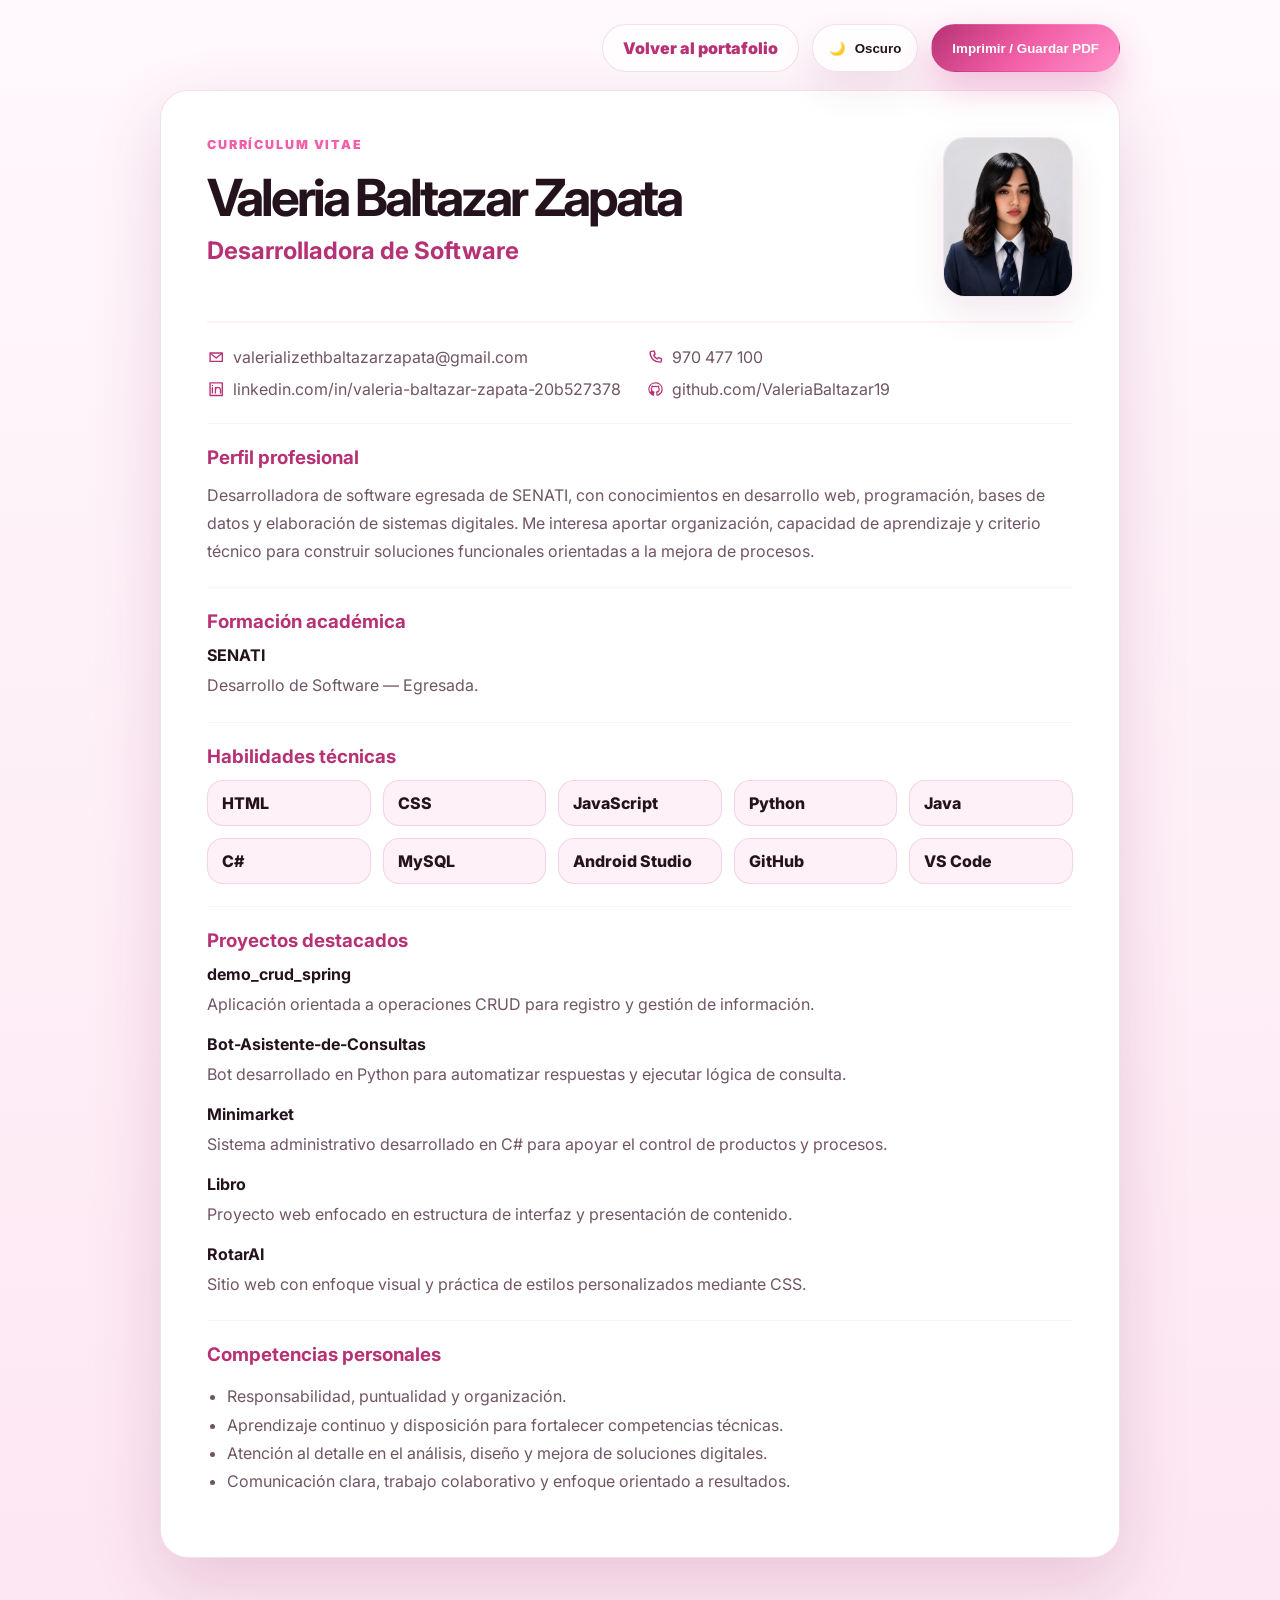
==== cv.html @ a096a434 "Actualizar portafolio corregido" ====
<!DOCTYPE html>
<html lang="es" data-theme="light">
<head>
  <meta charset="UTF-8" />
  <meta name="viewport" content="width=device-width, initial-scale=1.0" />
  <meta name="description" content="Currículum profesional de Valeria Baltazar Zapata." />
  <title>CV | Valeria Baltazar Zapata</title>
  <script>
    const savedTheme = localStorage.getItem('theme');
    const prefersDark = window.matchMedia && window.matchMedia('(prefers-color-scheme: dark)').matches;
    document.documentElement.setAttribute('data-theme', savedTheme || (prefersDark ? 'dark' : 'light'));
  </script>
  <link rel="preconnect" href="https://fonts.googleapis.com">
  <link rel="preconnect" href="https://fonts.gstatic.com" crossorigin>
  <link href="https://fonts.googleapis.com/css2?family=Inter:wght@400;500;600;700;800;900&display=swap" rel="stylesheet">
  <link rel="icon" type="image/png" href="assets/favicon.png" />
  <link rel="shortcut icon" href="assets/favicon.ico" />
  <link rel="stylesheet" href="css/styles.css" />
</head>
<body class="cv-body">
  
<svg class="svg-sprite" xmlns="http://www.w3.org/2000/svg" aria-hidden="true">
  <symbol id="i-mail" viewBox="0 0 24 24"><path d="M4 6.5h16v11H4z" fill="none" stroke="currentColor" stroke-width="1.8" stroke-linejoin="round"/><path d="m4.7 7.2 7.3 5.9 7.3-5.9" fill="none" stroke="currentColor" stroke-width="1.8" stroke-linecap="round" stroke-linejoin="round"/></symbol>
  <symbol id="i-phone" viewBox="0 0 24 24"><path d="M7.1 4.5 9.5 4c.6-.1 1.2.2 1.4.8l.8 2.5c.2.5 0 1.1-.4 1.4l-1.2.9a10 10 0 0 0 4.6 4.7l.9-1.2c.3-.4.9-.6 1.4-.4l2.5.9c.6.2.9.8.8 1.4l-.5 2.3c-.1.7-.7 1.2-1.4 1.2C10.8 18.6 5.4 13.2 5.4 6c0-.7.5-1.3 1.2-1.5Z" fill="none" stroke="currentColor" stroke-width="1.8" stroke-linecap="round" stroke-linejoin="round"/></symbol>
  <symbol id="i-linkedin" viewBox="0 0 24 24"><path d="M4 3.8h16v16.4H4z" fill="none" stroke="currentColor" stroke-width="1.8" stroke-linejoin="round"/><path d="M7 10v7M7 7v.1M11 17v-7M11 13.2c0-2.2 1.3-3.6 3.3-3.6 2.1 0 3.3 1.4 3.3 3.8V17" fill="none" stroke="currentColor" stroke-width="1.8" stroke-linecap="round"/></symbol>
  <symbol id="i-github" viewBox="0 0 24 24"><path d="M12 3.8a8.2 8.2 0 0 0-2.6 16c.4.1.5-.2.5-.4v-1.4c-2.1.5-2.6-.9-2.6-.9-.3-.8-.9-1.1-.9-1.1-.7-.5.1-.5.1-.5.8.1 1.2.8 1.2.8.7 1.2 1.9.9 2.3.7.1-.5.3-.9.5-1.1-1.7-.2-3.5-.9-3.5-3.8 0-.9.3-1.6.8-2.1-.1-.2-.4-1 .1-2.1 0 0 .7-.2 2.2.8a7.8 7.8 0 0 1 4 0c1.5-1 2.2-.8 2.2-.8.5 1.1.2 1.9.1 2.1.5.6.8 1.2.8 2.1 0 2.9-1.8 3.6-3.5 3.8.3.2.6.7.6 1.5v2.1c0 .2.1.5.6.4A8.2 8.2 0 0 0 12 3.8Z" fill="none" stroke="currentColor" stroke-width="1.55" stroke-linecap="round" stroke-linejoin="round"/></symbol>
  <symbol id="i-code" viewBox="0 0 24 24"><path d="m9 8-4 4 4 4M15 8l4 4-4 4M13 5l-2 14" fill="none" stroke="currentColor" stroke-width="1.9" stroke-linecap="round" stroke-linejoin="round"/></symbol>
  <symbol id="i-grad" viewBox="0 0 24 24"><path d="M3 8.2 12 4l9 4.2-9 4.2L3 8.2Z" fill="none" stroke="currentColor" stroke-width="1.8" stroke-linejoin="round"/><path d="M6.8 10.2v4.1c1.4 1.4 3.1 2.1 5.2 2.1s3.8-.7 5.2-2.1v-4.1M20 9v5" fill="none" stroke="currentColor" stroke-width="1.8" stroke-linecap="round"/></symbol>
  <symbol id="i-calendar" viewBox="0 0 24 24"><path d="M6 4v3M18 4v3M4.5 8h15M5 6h14v13H5z" fill="none" stroke="currentColor" stroke-width="1.8" stroke-linecap="round" stroke-linejoin="round"/></symbol>
  <symbol id="i-star" viewBox="0 0 24 24"><path d="m12 4 2.3 4.7 5.2.8-3.8 3.7.9 5.2-4.6-2.4-4.6 2.4.9-5.2-3.8-3.7 5.2-.8L12 4Z" fill="none" stroke="currentColor" stroke-width="1.7" stroke-linejoin="round"/></symbol>
  <symbol id="i-external" viewBox="0 0 24 24"><path d="M14 5h5v5M19 5l-8 8M18 13v6H5V6h6" fill="none" stroke="currentColor" stroke-width="1.9" stroke-linecap="round" stroke-linejoin="round"/></symbol>
  <symbol id="i-user" viewBox="0 0 24 24"><path d="M12 12.2a4.2 4.2 0 1 0 0-8.4 4.2 4.2 0 0 0 0 8.4ZM4.8 20c.9-3.3 3.5-5.2 7.2-5.2s6.3 1.9 7.2 5.2" fill="none" stroke="currentColor" stroke-width="1.8" stroke-linecap="round"/></symbol>
</svg>

  <div class="cv-toolbar no-print">
    <a class="btn secondary" href="index.html">Volver al portafolio</a>
    <button class="theme-toggle" id="themeToggle" type="button" aria-label="Cambiar tema"><span class="theme-icon">🌙</span><span class="theme-text">Oscuro</span></button>
    <button class="btn primary" onclick="window.print()">Imprimir / Guardar PDF</button>
  </div>

  <main class="cv-page">
    <section class="cv-header">
      <div>
        <p class="eyebrow">Currículum Vitae</p>
        <h1>Valeria Baltazar Zapata</h1>
        <h2>Desarrolladora de Software</h2>
      </div>
      <img class="cv-photo" src="assets/valeria.webp" alt="Foto profesional de Valeria Baltazar Zapata" />
    </section>

    <section class="cv-contact">
      <span><svg class="svg-icon" aria-hidden="true"><use href="#i-mail"></use></svg> valerializethbaltazarzapata@gmail.com</span>
      <span><svg class="svg-icon" aria-hidden="true"><use href="#i-phone"></use></svg> 970 477 100</span>
      <span><svg class="svg-icon" aria-hidden="true"><use href="#i-linkedin"></use></svg> linkedin.com/in/valeria-baltazar-zapata-20b527378</span>
      <span><svg class="svg-icon" aria-hidden="true"><use href="#i-github"></use></svg> github.com/ValeriaBaltazar19</span>
    </section>

    <section class="cv-block">
      <h3>Perfil profesional</h3>
      <p>Desarrolladora de software egresada de SENATI, con conocimientos en desarrollo web, programación, bases de datos y elaboración de sistemas digitales. Me interesa aportar organización, capacidad de aprendizaje y criterio técnico para construir soluciones funcionales orientadas a la mejora de procesos.</p>
    </section>

    <section class="cv-block">
      <h3>Formación académica</h3>
      <div class="cv-item"><strong>SENATI</strong><p>Desarrollo de Software — Egresada.</p></div>
    </section>

    <section class="cv-block">
      <h3>Habilidades técnicas</h3>
      <div class="cv-tech-grid">
        <span>HTML</span><span>CSS</span><span>JavaScript</span><span>Python</span><span>Java</span><span>C#</span><span>MySQL</span><span>Android Studio</span><span>GitHub</span><span>VS Code</span>
      </div>
    </section>

    <section class="cv-block">
      <h3>Proyectos destacados</h3>
      <div class="cv-item"><strong>demo_crud_spring</strong><p>Aplicación orientada a operaciones CRUD para registro y gestión de información.</p></div>
      <div class="cv-item"><strong>Bot-Asistente-de-Consultas</strong><p>Bot desarrollado en Python para automatizar respuestas y ejecutar lógica de consulta.</p></div>
      <div class="cv-item"><strong>Minimarket</strong><p>Sistema administrativo desarrollado en C# para apoyar el control de productos y procesos.</p></div>
      <div class="cv-item"><strong>Libro</strong><p>Proyecto web enfocado en estructura de interfaz y presentación de contenido.</p></div>
      <div class="cv-item"><strong>RotarAI</strong><p>Sitio web con enfoque visual y práctica de estilos personalizados mediante CSS.</p></div>
    </section>

    <section class="cv-block">
      <h3>Competencias personales</h3>
      <ul class="cv-list">
        <li>Responsabilidad, puntualidad y organización.</li>
        <li>Aprendizaje continuo y disposición para fortalecer competencias técnicas.</li>
        <li>Atención al detalle en el análisis, diseño y mejora de soluciones digitales.</li>
        <li>Comunicación clara, trabajo colaborativo y enfoque orientado a resultados.</li>
      </ul>
    </section>
  </main>
  <script src="js/script.js"></script>
</body>
</html>
---- css/styles.css ----
:root {
  --bg: #fff8fc;
  --bg-2: #fde7f2;
  --surface: rgba(255, 255, 255, .78);
  --surface-strong: #ffffff;
  --surface-soft: #fff1f8;
  --text: #24121d;
  --muted: #705565;
  --border: rgba(178, 73, 128, .16);
  --primary: #f25ea7;
  --primary-2: #ff8fc7;
  --primary-dark: #b73275;
  --shadow: 0 26px 70px rgba(125, 25, 84, .16);
  --shadow-soft: 0 16px 36px rgba(125, 25, 84, .10);
  --radius: 28px;
  --container: min(1160px, calc(100% - 32px));
}

html[data-theme="dark"] {
  --bg: #11070f;
  --bg-2: #21101d;
  --surface: rgba(34, 15, 30, .78);
  --surface-strong: #1a0d17;
  --surface-soft: #2d1326;
  --text: #fff0f7;
  --muted: #d8bdcd;
  --border: rgba(255, 146, 203, .14);
  --primary: #ff70b5;
  --primary-2: #ffa5d0;
  --primary-dark: #ff8bc4;
  --shadow: 0 28px 70px rgba(0, 0, 0, .42);
  --shadow-soft: 0 16px 36px rgba(0, 0, 0, .25);
}

* { box-sizing: border-box; }
html { scroll-behavior: smooth; scroll-padding-top: 96px; }
body {
  margin: 0;
  font-family: 'Inter', system-ui, -apple-system, BlinkMacSystemFont, 'Segoe UI', sans-serif;
  color: var(--text);
  background: radial-gradient(circle at 6% 8%, rgba(242, 94, 167, .22), transparent 28%), radial-gradient(circle at 92% 22%, rgba(255, 143, 199, .18), transparent 24%), linear-gradient(180deg, var(--bg), var(--bg-2));
  min-height: 100vh;
  transition: background .25s ease, color .25s ease;
}
a { color: inherit; text-decoration: none; }
img { max-width: 100%; display: block; }
button, a { -webkit-tap-highlight-color: transparent; }
.container { width: var(--container); margin-inline: auto; }
.svg-sprite { position: absolute; width: 0; height: 0; overflow: hidden; }
.svg-icon { width: 1.15em; height: 1.15em; display: inline-block; vertical-align: -0.18em; flex: 0 0 auto; }

.site-bg::before, .site-bg::after { content: ""; position: fixed; z-index: -1; border-radius: 999px; filter: blur(70px); opacity: .7; pointer-events: none; }
.site-bg::before { width: 340px; height: 340px; left: -120px; top: 110px; background: rgba(242, 94, 167, .18); }
.site-bg::after { width: 420px; height: 420px; right: -140px; top: 240px; background: rgba(193, 82, 144, .20); }

.header { min-height: 100vh; }
.topbar { position: sticky; top: 0; z-index: 999; backdrop-filter: blur(18px); background: linear-gradient(180deg, rgba(255,248,252,.9), rgba(255,248,252,.65)); border-bottom: 1px solid var(--border); }
html[data-theme="dark"] .topbar { background: linear-gradient(180deg, rgba(17,7,15,.94), rgba(17,7,15,.68)); }
.navbar { min-height: 84px; display: flex; align-items: center; justify-content: space-between; gap: 16px; }
.logo { font-size: clamp(1.7rem, 2.3vw, 2.1rem); font-weight: 900; letter-spacing: -.07em; white-space: nowrap; }
.logo span { color: var(--primary); }
.nav-links { display: flex; align-items: center; gap: 8px; list-style: none; padding: 0; margin: 0; }
.nav-links a { display: inline-flex; padding: 11px 13px; border-radius: 999px; color: var(--muted); font-weight: 800; font-size: .95rem; transition: .2s ease; }
.nav-links a:hover, .nav-links a.active { color: var(--primary-dark); background: rgba(242, 94, 167, .11); }
.nav-actions { display: flex; align-items: center; gap: 10px; }
.theme-toggle, .menu-toggle { border: 1px solid var(--border); background: var(--surface); color: var(--text); box-shadow: var(--shadow-soft); cursor: pointer; }
.theme-toggle { min-height: 46px; padding: 0 16px; border-radius: 999px; display: inline-flex; align-items: center; gap: 9px; font-weight: 900; }
.menu-toggle { display: none; width: 46px; height: 46px; border-radius: 16px; align-items: center; justify-content: center; flex-direction: column; gap: 5px; }
.menu-toggle span { width: 22px; height: 2px; background: currentColor; border-radius: 99px; transition: .2s ease; }
.menu-toggle.active span:nth-child(1) { transform: translateY(7px) rotate(45deg); }
.menu-toggle.active span:nth-child(2) { opacity: 0; }
.menu-toggle.active span:nth-child(3) { transform: translateY(-7px) rotate(-45deg); }

.hero { min-height: calc(100vh - 84px); display: grid; grid-template-columns: minmax(0, 1.06fr) minmax(330px, .94fr); align-items: center; gap: clamp(32px, 6vw, 74px); padding: 54px 0 92px; }
.eyebrow { color: var(--primary); font-weight: 900; text-transform: uppercase; letter-spacing: .15em; font-size: .78rem; margin: 0 0 14px; }
h1, h2, h3, p { margin-top: 0; }
.hero h1 { font-size: clamp(2.65rem, 7vw, 5.6rem); line-height: .96; letter-spacing: -.075em; margin-bottom: 24px; }
.hero h1 span { display: block; background: linear-gradient(90deg, var(--primary-dark), var(--primary), var(--primary-2)); -webkit-background-clip: text; background-clip: text; color: transparent; }
.hero-text { max-width: 700px; color: var(--muted); line-height: 1.82; font-size: clamp(1rem, 1.4vw, 1.14rem); margin-bottom: 28px; }
.hero-actions, .cv-actions, .cv-toolbar { display: flex; flex-wrap: wrap; gap: 13px; }
.btn { min-height: 48px; display: inline-flex; align-items: center; justify-content: center; padding: 13px 20px; border-radius: 999px; border: 1px solid transparent; font-weight: 900; transition: transform .2s ease, box-shadow .2s ease; }
.btn:hover { transform: translateY(-2px); }
.btn.primary { color: white; background: linear-gradient(135deg, var(--primary-dark), var(--primary), var(--primary-2)); box-shadow: 0 16px 35px rgba(214, 51, 132, .27); }
.btn.secondary { color: var(--primary-dark); background: var(--surface); border-color: var(--border); }
.hero-stats { display: grid; grid-template-columns: repeat(3, minmax(0,1fr)); gap: 12px; margin-top: 30px; }
.hero-stats div, .card, .skill-card, .project-card, .timeline-item, .cv-card { background: var(--surface); border: 1px solid var(--border); box-shadow: var(--shadow-soft); backdrop-filter: blur(16px); }
.hero-stats div { border-radius: 22px; padding: 18px; }
.hero-stats strong { display: block; color: var(--primary-dark); font-size: 1.25rem; margin-bottom: 4px; }
.hero-stats span { color: var(--muted); font-weight: 700; font-size: .9rem; }
.hero-card { position: relative; border-radius: 36px; padding: clamp(18px, 2.6vw, 28px); background: linear-gradient(180deg, var(--surface), rgba(255, 236, 246, .65)); border: 1px solid var(--border); box-shadow: var(--shadow); animation: floatCard 5s ease-in-out infinite alternate; }
html[data-theme="dark"] .hero-card { background: linear-gradient(180deg, var(--surface), rgba(40, 17, 34, .72)); }
.photo-frame { overflow: hidden; border-radius: 30px; border: 1px solid var(--border); background: var(--surface-strong); aspect-ratio: 4 / 5; }
.photo-frame img { width: 100%; height: 100%; object-fit: cover; object-position: center top; }
.profile-card { margin-top: 16px; background: var(--surface-strong); border: 1px solid var(--border); border-radius: 24px; padding: 22px; }
.profile-label { color: var(--primary-dark); text-transform: uppercase; letter-spacing: .13em; font-size: .75rem; font-weight: 900; margin-bottom: 8px; }
.profile-card h2 { font-size: 1.28rem; margin-bottom: 8px; }
.profile-card p { color: var(--muted); line-height: 1.65; }
.profile-badges { display: flex; flex-wrap: wrap; gap: 10px; }
.profile-badges span, .github-link, .project-actions a { display: inline-flex; align-items: center; gap: 8px; }
.profile-badges span { padding: 10px 14px; border-radius: 999px; background: var(--surface-soft); border: 1px solid var(--border); color: var(--primary-dark); font-weight: 900; }

.section { padding: 70px 0 0; }
.section-heading { margin-bottom: 24px; }
.section-heading h2 { font-size: clamp(2rem, 4vw, 3.25rem); letter-spacing: -.06em; margin-bottom: 0; }
.section-description { color: var(--muted); line-height: 1.75; max-width: 820px; }
.about-grid, .contact-grid { display: grid; grid-template-columns: 1.25fr .75fr; gap: 20px; }
.card, .skill-card, .project-card, .timeline-item, .cv-card { border-radius: var(--radius); }
.card { padding: clamp(22px, 3vw, 30px); }
.large-card p { color: var(--muted); line-height: 1.86; font-size: 1.03rem; }
.large-card p:last-child { margin-bottom: 0; }
.info-card ul { list-style: none; margin: 0; padding: 0; }
.info-card li { display: grid; gap: 4px; padding: 14px 0; border-bottom: 1px solid var(--border); color: var(--muted); }
.info-card li:last-child { border-bottom: 0; }
.info-card span { color: var(--primary-dark); font-weight: 900; }
.info-card strong { color: var(--text); }
.skills-grid { display: grid; grid-template-columns: repeat(4, minmax(0,1fr)); gap: 18px; margin-top: 24px; }
.skill-card { padding: 24px; min-height: 230px; transition: .22s ease; }
.skill-card:hover, .project-card:hover, .tech-card:hover, .contact-card:hover { transform: translateY(-6px); box-shadow: var(--shadow); border-color: rgba(242, 94, 167, .30); }
.skill-card span { color: var(--primary); font-weight: 900; }
.skill-card h3 { margin: 16px 0 10px; }
.skill-card p { color: var(--muted); line-height: 1.72; margin: 0; }
.tech-grid { display: grid; grid-template-columns: repeat(5, minmax(0,1fr)); gap: 14px; margin-top: 28px; }
.tech-card { display: flex; align-items: center; gap: 12px; padding: 16px; border-radius: 20px; background: var(--surface); border: 1px solid var(--border); box-shadow: var(--shadow-soft); transition: .22s ease; }
.tech-icon { width: 44px; height: 44px; border-radius: 14px; display: grid; place-items: center; color: #fff; font-size: .68rem; font-weight: 900; letter-spacing: -.04em; flex: 0 0 auto; }
.tech-card strong { font-size: .94rem; }
.tech-icon.html { background: #e44d26; } .tech-icon.css { background: #264de4; } .tech-icon.js { background: #d2a800; } .tech-icon.py { background: #3473a6; } .tech-icon.java { background: #d7472f; } .tech-icon.cs { background: #68217a; } .tech-icon.sql { background: #0b78a8; } .tech-icon.android { background: #3ddc84; color: #173324; } .tech-icon.git { background: #24292f; } .tech-icon.vscode { background: #007acc; }
.timeline { display: grid; gap: 18px; }
.timeline-item { display: grid; grid-template-columns: auto 1fr; gap: 16px; padding: 24px; }
.timeline-dot { width: 14px; height: 14px; border-radius: 99px; background: var(--primary); margin-top: 5px; box-shadow: 0 0 0 8px rgba(242, 94, 167, .12); }
.timeline-meta { color: var(--primary-dark); font-weight: 900; margin-bottom: 8px; }
.timeline-item p:last-child { color: var(--muted); line-height: 1.72; margin-bottom: 0; }
.projects-heading { display: flex; align-items: end; justify-content: space-between; gap: 20px; }
.github-link { color: var(--primary-dark); font-weight: 900; border-bottom: 2px solid var(--primary-2); padding-bottom: 4px; white-space: nowrap; }
.projects-grid { display: grid; grid-template-columns: repeat(3, minmax(0,1fr)); gap: 20px; margin-top: 28px; }
.project-card { padding: 24px; display: flex; flex-direction: column; min-height: 275px; transition: .22s ease; }
.project-top { display: flex; justify-content: space-between; gap: 12px; align-items: flex-start; margin-bottom: 16px; }
.project-title-wrap { display: flex; align-items: center; gap: 12px; min-width: 0; }
.project-icon { width: 42px; height: 42px; border-radius: 14px; display: grid; place-items: center; background: var(--surface-soft); border: 1px solid var(--border); color: var(--primary-dark); flex: 0 0 auto; }
.project-card h3 { font-size: 1.12rem; word-break: break-word; margin: 0; }
.language { display: inline-flex; align-items: center; gap: 8px; background: var(--surface-soft); color: var(--primary-dark); border: 1px solid var(--border); border-radius: 999px; padding: 7px 10px; font-size: .78rem; font-weight: 900; white-space: nowrap; }
.project-card p { color: var(--muted); line-height: 1.74; flex: 1; }
.project-meta { display: flex; justify-content: space-between; gap: 10px; color: var(--muted); font-size: .86rem; margin-bottom: 16px; flex-wrap: wrap; }
.project-meta span { display: inline-flex; align-items: center; gap: 6px; }
.project-actions a { padding: 10px 14px; border-radius: 999px; border: 1px solid var(--border); font-weight: 900; color: var(--primary-dark); background: var(--surface-strong); }
.loading-text { grid-column: 1 / -1; color: var(--muted); }
.cv-card { padding: clamp(24px, 4vw, 38px); display: flex; justify-content: space-between; align-items: center; gap: 28px; background: linear-gradient(135deg, var(--surface), rgba(255, 237, 247, .72)); }
html[data-theme="dark"] .cv-card { background: linear-gradient(135deg, var(--surface), rgba(40, 17, 34, .76)); }
.cv-card p { color: var(--muted); line-height: 1.72; max-width: 700px; margin-bottom: 0; }
.contact-grid { grid-template-columns: repeat(2, minmax(0,1fr)); padding-bottom: 88px; }
.contact-card { transition: .22s ease; }
.contact-card p { color: var(--muted); line-height: 1.72; margin-bottom: 0; }
.contact-list { list-style: none; padding: 0; margin: 0; display: grid; gap: 16px; }
.contact-list li { display: flex; align-items: center; gap: 12px; color: var(--muted); word-break: break-word; }
.contact-list .svg-icon { width: 1.25rem; height: 1.25rem; color: var(--primary-dark); }
.contact-list a:hover { color: var(--primary-dark); }
.footer { text-align: center; padding: 30px 16px; color: var(--muted); background: var(--surface); border-top: 1px solid var(--border); }
.reveal { opacity: 0; transform: translateY(22px); transition: opacity .7s ease, transform .7s ease; }
.reveal.visible { opacity: 1; transform: translateY(0); }
.delay-1 { transition-delay: .12s; } .delay-2 { transition-delay: .22s; } .delay-3 { transition-delay: .32s; }
@keyframes floatCard { from { transform: translateY(0); } to { transform: translateY(-10px); } }

/* CV */
.cv-body { padding: 24px 0 44px; background: linear-gradient(180deg, var(--bg), var(--bg-2)); }
.cv-toolbar { width: min(960px, calc(100% - 32px)); margin: 0 auto 18px; justify-content: flex-end; }
.cv-page { width: min(960px, calc(100% - 32px)); margin: 0 auto; background: var(--surface-strong); border: 1px solid var(--border); border-radius: 28px; box-shadow: var(--shadow); padding: clamp(24px, 5vw, 46px); }
.cv-header { display: flex; justify-content: space-between; align-items: flex-start; gap: 24px; border-bottom: 2px solid var(--surface-soft); padding-bottom: 24px; }
.cv-header h1 { font-size: clamp(2rem, 5vw, 3.2rem); letter-spacing: -.06em; margin-bottom: 8px; }
.cv-header h2 { color: var(--primary-dark); margin: 0; }
.cv-photo { width: 130px; height: 160px; border-radius: 22px; object-fit: cover; object-position: center top; border: 1px solid var(--border); box-shadow: var(--shadow-soft); }
.cv-contact { display: grid; grid-template-columns: repeat(2, minmax(0,1fr)); gap: 12px; margin: 24px 0; color: var(--muted); word-break: break-word; }
.cv-contact span { display: flex; align-items: center; gap: 8px; }
.cv-contact .svg-icon { color: var(--primary-dark); flex: 0 0 auto; }
.cv-block { border-top: 1px solid var(--surface-soft); padding-top: 22px; margin-top: 22px; }
.cv-block h3 { color: var(--primary-dark); margin-bottom: 12px; }
.cv-block p, .cv-list { color: var(--muted); line-height: 1.76; }
.cv-item { margin-bottom: 16px; }
.cv-item strong { color: var(--text); }
.cv-item p { margin: 6px 0 0; }
.cv-tech-grid { display: grid; grid-template-columns: repeat(5, minmax(0,1fr)); gap: 12px; }
.cv-tech-grid span { padding: 12px 14px; border-radius: 16px; border: 1px solid var(--border); background: var(--surface-soft); font-weight: 800; }
.cv-list { padding-left: 20px; }

@media (max-width: 1080px) {
  .navbar { min-height: 78px; }
  .nav-links { gap: 4px; }
  .nav-links a { padding: 10px 9px; font-size: .9rem; }
  .hero { grid-template-columns: 1fr; min-height: auto; text-align: left; padding-top: 44px; }
  .hero-card { max-width: 520px; margin: 0 auto; }
  .skills-grid, .projects-grid { grid-template-columns: repeat(2, minmax(0,1fr)); }
  .tech-grid { grid-template-columns: repeat(4, minmax(0,1fr)); }
}
@media (max-width: 820px) {
  html { scroll-padding-top: 84px; }
  :root { --container: min(100% - 28px, 1160px); }
  .menu-toggle { display: inline-flex; }
  .theme-toggle .theme-text { display: none; }
  .nav-links { position: fixed; top: 84px; left: 14px; right: 14px; display: grid; gap: 4px; padding: 14px; border: 1px solid var(--border); border-radius: 22px; background: var(--surface-strong); box-shadow: var(--shadow); opacity: 0; visibility: hidden; pointer-events: none; transform: translateY(-10px) scale(.98); transition: opacity .22s ease, transform .22s ease, visibility .22s; }
  .nav-links.open { opacity: 1; visibility: visible; pointer-events: auto; transform: translateY(0) scale(1); }
  .nav-links a { padding: 14px 16px; font-size: .98rem; }
  .hero { padding: 32px 0 70px; gap: 34px; }
  .hero h1 { font-size: clamp(2.35rem, 13vw, 4.2rem); }
  .hero-stats, .about-grid, .skills-grid, .projects-grid, .contact-grid, .cv-contact, .cv-tech-grid { grid-template-columns: 1fr; }
  .tech-grid { grid-template-columns: repeat(2, minmax(0,1fr)); }
  .projects-heading, .cv-card, .cv-header { flex-direction: column; align-items: flex-start; }
  .section { padding-top: 60px; }
  .contact-grid { padding-bottom: 70px; }
  .cv-toolbar { justify-content: flex-start; }
}
@media (max-width: 520px) {
  .hero-actions, .cv-actions, .cv-toolbar { width: 100%; }
  .btn { width: 100%; }
  .hero-card { border-radius: 28px; padding: 14px; }
  .photo-frame { border-radius: 24px; }
  .profile-card { border-radius: 20px; padding: 18px; }
  .tech-grid { grid-template-columns: 1fr; }
  .project-top, .project-meta { flex-direction: column; align-items: flex-start; }
  .language { white-space: normal; }
  .cv-page { width: calc(100% - 22px); border-radius: 20px; padding: 22px; }
  .cv-photo { width: 120px; height: 146px; }
}
@media (prefers-reduced-motion: reduce) {
  *, *::before, *::after { animation-duration: .01ms !important; animation-iteration-count: 1 !important; scroll-behavior: auto !important; transition-duration: .01ms !important; }
  .reveal { opacity: 1; transform: none; }
}
@media print {
  .no-print, .cv-toolbar { display: none !important; }
  body { background: #fff !important; color: #171717; }
  .cv-page { box-shadow: none; border: 0; width: 100%; border-radius: 0; }
}
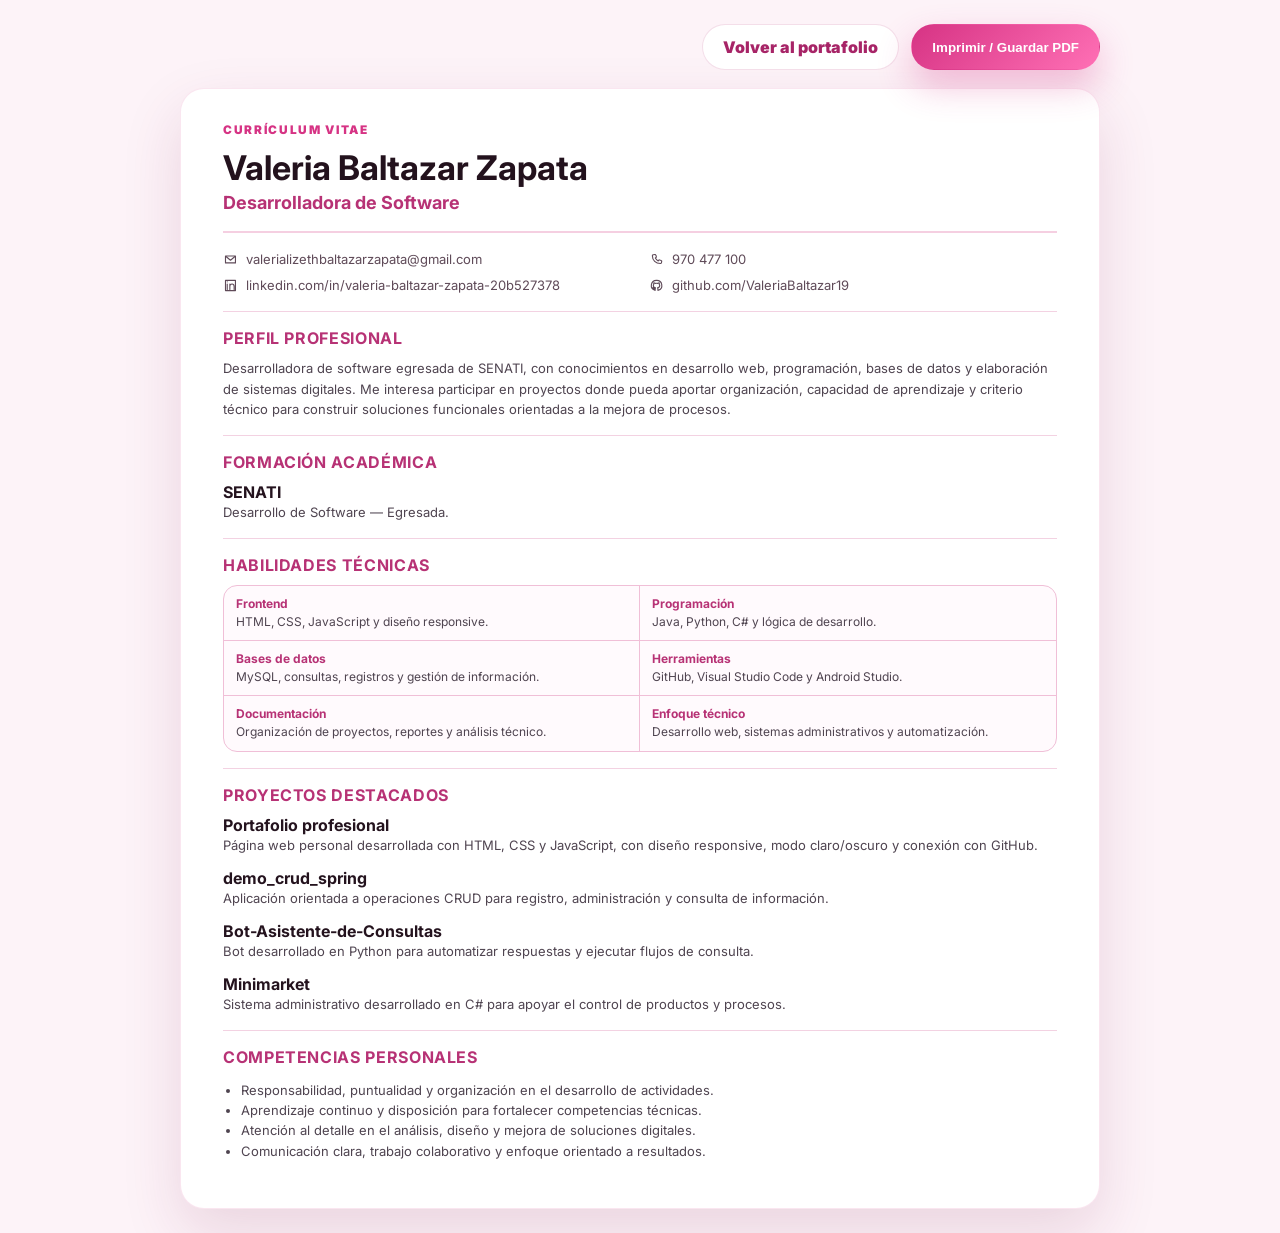
==== commit b6a0bf03: "Corregir navbar, boton de inicio y CV para PDF" ====
--- a/cv.html
+++ b/cv.html
@@ -3,38 +3,42 @@
 <head>
   <meta charset="UTF-8" />
   <meta name="viewport" content="width=device-width, initial-scale=1.0" />
+
+  <title>CV | Valeria Baltazar Zapata</title>
   <meta name="description" content="Currículum profesional de Valeria Baltazar Zapata." />
-  <title>CV | Valeria Baltazar Zapata</title>
-  <script>
-    const savedTheme = localStorage.getItem('theme');
-    const prefersDark = window.matchMedia && window.matchMedia('(prefers-color-scheme: dark)').matches;
-    document.documentElement.setAttribute('data-theme', savedTheme || (prefersDark ? 'dark' : 'light'));
-  </script>
-  <link rel="preconnect" href="https://fonts.googleapis.com">
-  <link rel="preconnect" href="https://fonts.gstatic.com" crossorigin>
-  <link href="https://fonts.googleapis.com/css2?family=Inter:wght@400;500;600;700;800;900&display=swap" rel="stylesheet">
+
+  <link rel="preconnect" href="https://fonts.googleapis.com" />
+  <link rel="preconnect" href="https://fonts.gstatic.com" crossorigin />
+  <link href="https://fonts.googleapis.com/css2?family=Inter:wght@400;500;600;700;800;900&display=swap" rel="stylesheet" />
+
   <link rel="icon" type="image/png" href="assets/favicon.png" />
   <link rel="shortcut icon" href="assets/favicon.ico" />
+
   <link rel="stylesheet" href="css/styles.css" />
 </head>
+
 <body class="cv-body">
-  
-<svg class="svg-sprite" xmlns="http://www.w3.org/2000/svg" aria-hidden="true">
-  <symbol id="i-mail" viewBox="0 0 24 24"><path d="M4 6.5h16v11H4z" fill="none" stroke="currentColor" stroke-width="1.8" stroke-linejoin="round"/><path d="m4.7 7.2 7.3 5.9 7.3-5.9" fill="none" stroke="currentColor" stroke-width="1.8" stroke-linecap="round" stroke-linejoin="round"/></symbol>
-  <symbol id="i-phone" viewBox="0 0 24 24"><path d="M7.1 4.5 9.5 4c.6-.1 1.2.2 1.4.8l.8 2.5c.2.5 0 1.1-.4 1.4l-1.2.9a10 10 0 0 0 4.6 4.7l.9-1.2c.3-.4.9-.6 1.4-.4l2.5.9c.6.2.9.8.8 1.4l-.5 2.3c-.1.7-.7 1.2-1.4 1.2C10.8 18.6 5.4 13.2 5.4 6c0-.7.5-1.3 1.2-1.5Z" fill="none" stroke="currentColor" stroke-width="1.8" stroke-linecap="round" stroke-linejoin="round"/></symbol>
-  <symbol id="i-linkedin" viewBox="0 0 24 24"><path d="M4 3.8h16v16.4H4z" fill="none" stroke="currentColor" stroke-width="1.8" stroke-linejoin="round"/><path d="M7 10v7M7 7v.1M11 17v-7M11 13.2c0-2.2 1.3-3.6 3.3-3.6 2.1 0 3.3 1.4 3.3 3.8V17" fill="none" stroke="currentColor" stroke-width="1.8" stroke-linecap="round"/></symbol>
-  <symbol id="i-github" viewBox="0 0 24 24"><path d="M12 3.8a8.2 8.2 0 0 0-2.6 16c.4.1.5-.2.5-.4v-1.4c-2.1.5-2.6-.9-2.6-.9-.3-.8-.9-1.1-.9-1.1-.7-.5.1-.5.1-.5.8.1 1.2.8 1.2.8.7 1.2 1.9.9 2.3.7.1-.5.3-.9.5-1.1-1.7-.2-3.5-.9-3.5-3.8 0-.9.3-1.6.8-2.1-.1-.2-.4-1 .1-2.1 0 0 .7-.2 2.2.8a7.8 7.8 0 0 1 4 0c1.5-1 2.2-.8 2.2-.8.5 1.1.2 1.9.1 2.1.5.6.8 1.2.8 2.1 0 2.9-1.8 3.6-3.5 3.8.3.2.6.7.6 1.5v2.1c0 .2.1.5.6.4A8.2 8.2 0 0 0 12 3.8Z" fill="none" stroke="currentColor" stroke-width="1.55" stroke-linecap="round" stroke-linejoin="round"/></symbol>
-  <symbol id="i-code" viewBox="0 0 24 24"><path d="m9 8-4 4 4 4M15 8l4 4-4 4M13 5l-2 14" fill="none" stroke="currentColor" stroke-width="1.9" stroke-linecap="round" stroke-linejoin="round"/></symbol>
-  <symbol id="i-grad" viewBox="0 0 24 24"><path d="M3 8.2 12 4l9 4.2-9 4.2L3 8.2Z" fill="none" stroke="currentColor" stroke-width="1.8" stroke-linejoin="round"/><path d="M6.8 10.2v4.1c1.4 1.4 3.1 2.1 5.2 2.1s3.8-.7 5.2-2.1v-4.1M20 9v5" fill="none" stroke="currentColor" stroke-width="1.8" stroke-linecap="round"/></symbol>
-  <symbol id="i-calendar" viewBox="0 0 24 24"><path d="M6 4v3M18 4v3M4.5 8h15M5 6h14v13H5z" fill="none" stroke="currentColor" stroke-width="1.8" stroke-linecap="round" stroke-linejoin="round"/></symbol>
-  <symbol id="i-star" viewBox="0 0 24 24"><path d="m12 4 2.3 4.7 5.2.8-3.8 3.7.9 5.2-4.6-2.4-4.6 2.4.9-5.2-3.8-3.7 5.2-.8L12 4Z" fill="none" stroke="currentColor" stroke-width="1.7" stroke-linejoin="round"/></symbol>
-  <symbol id="i-external" viewBox="0 0 24 24"><path d="M14 5h5v5M19 5l-8 8M18 13v6H5V6h6" fill="none" stroke="currentColor" stroke-width="1.9" stroke-linecap="round" stroke-linejoin="round"/></symbol>
-  <symbol id="i-user" viewBox="0 0 24 24"><path d="M12 12.2a4.2 4.2 0 1 0 0-8.4 4.2 4.2 0 0 0 0 8.4ZM4.8 20c.9-3.3 3.5-5.2 7.2-5.2s6.3 1.9 7.2 5.2" fill="none" stroke="currentColor" stroke-width="1.8" stroke-linecap="round"/></symbol>
-</svg>
+  <svg xmlns="http://www.w3.org/2000/svg" style="display:none">
+    <symbol id="icon-mail" viewBox="0 0 24 24">
+      <path d="M4 6.5h16v11H4z" />
+      <path d="m4.8 7.3 7.2 5.9 7.2-5.9" />
+    </symbol>
+
+    <symbol id="icon-phone" viewBox="0 0 24 24">
+      <path d="M7.2 4.5 9.5 4c.6-.1 1.2.2 1.4.8l.9 2.5c.2.5 0 1.1-.4 1.4l-1.2.9c1 2.1 2.5 3.6 4.6 4.7l.9-1.2c.3-.4.9-.6 1.4-.4l2.5.9c.6.2.9.8.8 1.4l-.5 2.3c-.1.7-.7 1.2-1.4 1.2C10.8 18.6 5.4 13.2 5.4 6c0-.7.5-1.3 1.2-1.5Z" />
+    </symbol>
+
+    <symbol id="icon-linkedin" viewBox="0 0 24 24">
+      <path d="M6.8 9.8v8.7M6.8 6.1v.1M11 18.5v-8.7M11 13.4c0-2.3 1.4-3.8 3.5-3.8 2.2 0 3.4 1.4 3.4 4v4.9M4 3.8h16v16.4H4z" />
+    </symbol>
+
+    <symbol id="icon-github" viewBox="0 0 24 24">
+      <path d="M12 3.8a8.2 8.2 0 0 0-2.6 16c.4.1.5-.2.5-.4v-1.5c-2.1.5-2.6-.9-2.6-.9-.4-.9-.9-1.1-.9-1.1-.7-.5.1-.5.1-.5.8.1 1.2.8 1.2.8.7 1.2 1.9.9 2.3.7.1-.5.3-.9.5-1.1-1.7-.2-3.5-.9-3.5-3.8 0-.9.3-1.6.8-2.1-.1-.2-.4-1 .1-2.1 0 0 .7-.2 2.2.8a7.8 7.8 0 0 1 4 0c1.5-1 2.2-.8 2.2-.8.5 1.1.2 1.9.1 2.1.5.6.8 1.2.8 2.1 0 2.9-1.8 3.6-3.5 3.8.3.2.6.7.6 1.5v2.1c0 .2.1.5.6.4A8.2 8.2 0 0 0 12 3.8Z" />
+    </symbol>
+  </svg>
 
   <div class="cv-toolbar no-print">
-    <a class="btn secondary" href="index.html">Volver al portafolio</a>
-    <button class="theme-toggle" id="themeToggle" type="button" aria-label="Cambiar tema"><span class="theme-icon">🌙</span><span class="theme-text">Oscuro</span></button>
+    <a href="index.html" class="btn secondary">Volver al portafolio</a>
     <button class="btn primary" onclick="window.print()">Imprimir / Guardar PDF</button>
   </div>
 
@@ -45,52 +49,118 @@
         <h1>Valeria Baltazar Zapata</h1>
         <h2>Desarrolladora de Software</h2>
       </div>
-      <img class="cv-photo" src="assets/valeria.webp" alt="Foto profesional de Valeria Baltazar Zapata" />
     </section>
 
     <section class="cv-contact">
-      <span><svg class="svg-icon" aria-hidden="true"><use href="#i-mail"></use></svg> valerializethbaltazarzapata@gmail.com</span>
-      <span><svg class="svg-icon" aria-hidden="true"><use href="#i-phone"></use></svg> 970 477 100</span>
-      <span><svg class="svg-icon" aria-hidden="true"><use href="#i-linkedin"></use></svg> linkedin.com/in/valeria-baltazar-zapata-20b527378</span>
-      <span><svg class="svg-icon" aria-hidden="true"><use href="#i-github"></use></svg> github.com/ValeriaBaltazar19</span>
+      <span>
+        <svg class="svg-icon"><use href="#icon-mail"></use></svg>
+        valerializethbaltazarzapata@gmail.com
+      </span>
+
+      <span>
+        <svg class="svg-icon"><use href="#icon-phone"></use></svg>
+        970 477 100
+      </span>
+
+      <span>
+        <svg class="svg-icon"><use href="#icon-linkedin"></use></svg>
+        linkedin.com/in/valeria-baltazar-zapata-20b527378
+      </span>
+
+      <span>
+        <svg class="svg-icon"><use href="#icon-github"></use></svg>
+        github.com/ValeriaBaltazar19
+      </span>
     </section>
 
     <section class="cv-block">
       <h3>Perfil profesional</h3>
-      <p>Desarrolladora de software egresada de SENATI, con conocimientos en desarrollo web, programación, bases de datos y elaboración de sistemas digitales. Me interesa aportar organización, capacidad de aprendizaje y criterio técnico para construir soluciones funcionales orientadas a la mejora de procesos.</p>
+      <p>
+        Desarrolladora de software egresada de SENATI, con conocimientos en desarrollo web, programación,
+        bases de datos y elaboración de sistemas digitales. Me interesa participar en proyectos donde pueda aportar
+        organización, capacidad de aprendizaje y criterio técnico para construir soluciones funcionales orientadas a la mejora de procesos.
+      </p>
     </section>
 
     <section class="cv-block">
       <h3>Formación académica</h3>
-      <div class="cv-item"><strong>SENATI</strong><p>Desarrollo de Software — Egresada.</p></div>
+
+      <div class="cv-item">
+        <strong>SENATI</strong>
+        <p>Desarrollo de Software — Egresada.</p>
+      </div>
     </section>
 
     <section class="cv-block">
       <h3>Habilidades técnicas</h3>
-      <div class="cv-tech-grid">
-        <span>HTML</span><span>CSS</span><span>JavaScript</span><span>Python</span><span>Java</span><span>C#</span><span>MySQL</span><span>Android Studio</span><span>GitHub</span><span>VS Code</span>
+
+      <div class="cv-skills-box">
+        <div class="cv-skill-item">
+          <strong>Frontend</strong>
+          <span>HTML, CSS, JavaScript y diseño responsive.</span>
+        </div>
+
+        <div class="cv-skill-item">
+          <strong>Programación</strong>
+          <span>Java, Python, C# y lógica de desarrollo.</span>
+        </div>
+
+        <div class="cv-skill-item">
+          <strong>Bases de datos</strong>
+          <span>MySQL, consultas, registros y gestión de información.</span>
+        </div>
+
+        <div class="cv-skill-item">
+          <strong>Herramientas</strong>
+          <span>GitHub, Visual Studio Code y Android Studio.</span>
+        </div>
+
+        <div class="cv-skill-item">
+          <strong>Documentación</strong>
+          <span>Organización de proyectos, reportes y análisis técnico.</span>
+        </div>
+
+        <div class="cv-skill-item">
+          <strong>Enfoque técnico</strong>
+          <span>Desarrollo web, sistemas administrativos y automatización.</span>
+        </div>
       </div>
     </section>
 
     <section class="cv-block">
       <h3>Proyectos destacados</h3>
-      <div class="cv-item"><strong>demo_crud_spring</strong><p>Aplicación orientada a operaciones CRUD para registro y gestión de información.</p></div>
-      <div class="cv-item"><strong>Bot-Asistente-de-Consultas</strong><p>Bot desarrollado en Python para automatizar respuestas y ejecutar lógica de consulta.</p></div>
-      <div class="cv-item"><strong>Minimarket</strong><p>Sistema administrativo desarrollado en C# para apoyar el control de productos y procesos.</p></div>
-      <div class="cv-item"><strong>Libro</strong><p>Proyecto web enfocado en estructura de interfaz y presentación de contenido.</p></div>
-      <div class="cv-item"><strong>RotarAI</strong><p>Sitio web con enfoque visual y práctica de estilos personalizados mediante CSS.</p></div>
+
+      <div class="cv-item">
+        <strong>Portafolio profesional</strong>
+        <p>Página web personal desarrollada con HTML, CSS y JavaScript, con diseño responsive, modo claro/oscuro y conexión con GitHub.</p>
+      </div>
+
+      <div class="cv-item">
+        <strong>demo_crud_spring</strong>
+        <p>Aplicación orientada a operaciones CRUD para registro, administración y consulta de información.</p>
+      </div>
+
+      <div class="cv-item">
+        <strong>Bot-Asistente-de-Consultas</strong>
+        <p>Bot desarrollado en Python para automatizar respuestas y ejecutar flujos de consulta.</p>
+      </div>
+
+      <div class="cv-item">
+        <strong>Minimarket</strong>
+        <p>Sistema administrativo desarrollado en C# para apoyar el control de productos y procesos.</p>
+      </div>
     </section>
 
     <section class="cv-block">
       <h3>Competencias personales</h3>
+
       <ul class="cv-list">
-        <li>Responsabilidad, puntualidad y organización.</li>
+        <li>Responsabilidad, puntualidad y organización en el desarrollo de actividades.</li>
         <li>Aprendizaje continuo y disposición para fortalecer competencias técnicas.</li>
         <li>Atención al detalle en el análisis, diseño y mejora de soluciones digitales.</li>
         <li>Comunicación clara, trabajo colaborativo y enfoque orientado a resultados.</li>
       </ul>
     </section>
   </main>
-  <script src="js/script.js"></script>
 </body>
-</html>
+</html>
--- a/css/styles.css
+++ b/css/styles.css
@@ -1,229 +1,1085 @@
 :root {
-  --bg: #fff8fc;
-  --bg-2: #fde7f2;
-  --surface: rgba(255, 255, 255, .78);
+  --bg: #fff3fa;
+  --bg-2: #fde4f1;
+  --surface: rgba(255, 255, 255, 0.78);
   --surface-strong: #ffffff;
-  --surface-soft: #fff1f8;
-  --text: #24121d;
-  --muted: #705565;
-  --border: rgba(178, 73, 128, .16);
-  --primary: #f25ea7;
-  --primary-2: #ff8fc7;
-  --primary-dark: #b73275;
-  --shadow: 0 26px 70px rgba(125, 25, 84, .16);
-  --shadow-soft: 0 16px 36px rgba(125, 25, 84, .10);
-  --radius: 28px;
+  --surface-soft: #fff7fb;
+  --text: #24131e;
+  --muted: #6f5564;
+  --border: rgba(183, 50, 117, 0.16);
+  --primary: #d63384;
+  --primary-2: #ff70b5;
+  --primary-dark: #a72467;
+  --shadow: 0 24px 60px rgba(119, 26, 77, 0.16);
+  --shadow-soft: 0 14px 35px rgba(119, 26, 77, 0.10);
+  --radius: 26px;
   --container: min(1160px, calc(100% - 32px));
 }
 
 html[data-theme="dark"] {
-  --bg: #11070f;
+  --bg: #120710;
   --bg-2: #21101d;
-  --surface: rgba(34, 15, 30, .78);
-  --surface-strong: #1a0d17;
-  --surface-soft: #2d1326;
+  --surface: rgba(33, 16, 29, 0.78);
+  --surface-strong: #1a0f18;
+  --surface-soft: #261321;
   --text: #fff0f7;
-  --muted: #d8bdcd;
-  --border: rgba(255, 146, 203, .14);
+  --muted: #d9bdcc;
+  --border: rgba(255, 152, 205, 0.16);
   --primary: #ff70b5;
-  --primary-2: #ffa5d0;
-  --primary-dark: #ff8bc4;
-  --shadow: 0 28px 70px rgba(0, 0, 0, .42);
-  --shadow-soft: 0 16px 36px rgba(0, 0, 0, .25);
-}
-
-* { box-sizing: border-box; }
-html { scroll-behavior: smooth; scroll-padding-top: 96px; }
+  --primary-2: #ff9ecc;
+  --primary-dark: #ff8fc4;
+  --shadow: 0 24px 60px rgba(0, 0, 0, 0.38);
+  --shadow-soft: 0 14px 35px rgba(0, 0, 0, 0.24);
+}
+
+* {
+  box-sizing: border-box;
+}
+
+html {
+  scroll-behavior: smooth;
+  scroll-padding-top: 96px;
+}
+
 body {
   margin: 0;
-  font-family: 'Inter', system-ui, -apple-system, BlinkMacSystemFont, 'Segoe UI', sans-serif;
+  padding-top: 86px;
+  min-height: 100vh;
+  font-family: "Inter", system-ui, sans-serif;
   color: var(--text);
-  background: radial-gradient(circle at 6% 8%, rgba(242, 94, 167, .22), transparent 28%), radial-gradient(circle at 92% 22%, rgba(255, 143, 199, .18), transparent 24%), linear-gradient(180deg, var(--bg), var(--bg-2));
-  min-height: 100vh;
-  transition: background .25s ease, color .25s ease;
-}
-a { color: inherit; text-decoration: none; }
-img { max-width: 100%; display: block; }
-button, a { -webkit-tap-highlight-color: transparent; }
-.container { width: var(--container); margin-inline: auto; }
-.svg-sprite { position: absolute; width: 0; height: 0; overflow: hidden; }
-.svg-icon { width: 1.15em; height: 1.15em; display: inline-block; vertical-align: -0.18em; flex: 0 0 auto; }
-
-.site-bg::before, .site-bg::after { content: ""; position: fixed; z-index: -1; border-radius: 999px; filter: blur(70px); opacity: .7; pointer-events: none; }
-.site-bg::before { width: 340px; height: 340px; left: -120px; top: 110px; background: rgba(242, 94, 167, .18); }
-.site-bg::after { width: 420px; height: 420px; right: -140px; top: 240px; background: rgba(193, 82, 144, .20); }
-
-.header { min-height: 100vh; }
-.topbar { position: sticky; top: 0; z-index: 999; backdrop-filter: blur(18px); background: linear-gradient(180deg, rgba(255,248,252,.9), rgba(255,248,252,.65)); border-bottom: 1px solid var(--border); }
-html[data-theme="dark"] .topbar { background: linear-gradient(180deg, rgba(17,7,15,.94), rgba(17,7,15,.68)); }
-.navbar { min-height: 84px; display: flex; align-items: center; justify-content: space-between; gap: 16px; }
-.logo { font-size: clamp(1.7rem, 2.3vw, 2.1rem); font-weight: 900; letter-spacing: -.07em; white-space: nowrap; }
-.logo span { color: var(--primary); }
-.nav-links { display: flex; align-items: center; gap: 8px; list-style: none; padding: 0; margin: 0; }
-.nav-links a { display: inline-flex; padding: 11px 13px; border-radius: 999px; color: var(--muted); font-weight: 800; font-size: .95rem; transition: .2s ease; }
-.nav-links a:hover, .nav-links a.active { color: var(--primary-dark); background: rgba(242, 94, 167, .11); }
-.nav-actions { display: flex; align-items: center; gap: 10px; }
-.theme-toggle, .menu-toggle { border: 1px solid var(--border); background: var(--surface); color: var(--text); box-shadow: var(--shadow-soft); cursor: pointer; }
-.theme-toggle { min-height: 46px; padding: 0 16px; border-radius: 999px; display: inline-flex; align-items: center; gap: 9px; font-weight: 900; }
-.menu-toggle { display: none; width: 46px; height: 46px; border-radius: 16px; align-items: center; justify-content: center; flex-direction: column; gap: 5px; }
-.menu-toggle span { width: 22px; height: 2px; background: currentColor; border-radius: 99px; transition: .2s ease; }
-.menu-toggle.active span:nth-child(1) { transform: translateY(7px) rotate(45deg); }
-.menu-toggle.active span:nth-child(2) { opacity: 0; }
-.menu-toggle.active span:nth-child(3) { transform: translateY(-7px) rotate(-45deg); }
-
-.hero { min-height: calc(100vh - 84px); display: grid; grid-template-columns: minmax(0, 1.06fr) minmax(330px, .94fr); align-items: center; gap: clamp(32px, 6vw, 74px); padding: 54px 0 92px; }
-.eyebrow { color: var(--primary); font-weight: 900; text-transform: uppercase; letter-spacing: .15em; font-size: .78rem; margin: 0 0 14px; }
-h1, h2, h3, p { margin-top: 0; }
-.hero h1 { font-size: clamp(2.65rem, 7vw, 5.6rem); line-height: .96; letter-spacing: -.075em; margin-bottom: 24px; }
-.hero h1 span { display: block; background: linear-gradient(90deg, var(--primary-dark), var(--primary), var(--primary-2)); -webkit-background-clip: text; background-clip: text; color: transparent; }
-.hero-text { max-width: 700px; color: var(--muted); line-height: 1.82; font-size: clamp(1rem, 1.4vw, 1.14rem); margin-bottom: 28px; }
-.hero-actions, .cv-actions, .cv-toolbar { display: flex; flex-wrap: wrap; gap: 13px; }
-.btn { min-height: 48px; display: inline-flex; align-items: center; justify-content: center; padding: 13px 20px; border-radius: 999px; border: 1px solid transparent; font-weight: 900; transition: transform .2s ease, box-shadow .2s ease; }
-.btn:hover { transform: translateY(-2px); }
-.btn.primary { color: white; background: linear-gradient(135deg, var(--primary-dark), var(--primary), var(--primary-2)); box-shadow: 0 16px 35px rgba(214, 51, 132, .27); }
-.btn.secondary { color: var(--primary-dark); background: var(--surface); border-color: var(--border); }
-.hero-stats { display: grid; grid-template-columns: repeat(3, minmax(0,1fr)); gap: 12px; margin-top: 30px; }
-.hero-stats div, .card, .skill-card, .project-card, .timeline-item, .cv-card { background: var(--surface); border: 1px solid var(--border); box-shadow: var(--shadow-soft); backdrop-filter: blur(16px); }
-.hero-stats div { border-radius: 22px; padding: 18px; }
-.hero-stats strong { display: block; color: var(--primary-dark); font-size: 1.25rem; margin-bottom: 4px; }
-.hero-stats span { color: var(--muted); font-weight: 700; font-size: .9rem; }
-.hero-card { position: relative; border-radius: 36px; padding: clamp(18px, 2.6vw, 28px); background: linear-gradient(180deg, var(--surface), rgba(255, 236, 246, .65)); border: 1px solid var(--border); box-shadow: var(--shadow); animation: floatCard 5s ease-in-out infinite alternate; }
-html[data-theme="dark"] .hero-card { background: linear-gradient(180deg, var(--surface), rgba(40, 17, 34, .72)); }
-.photo-frame { overflow: hidden; border-radius: 30px; border: 1px solid var(--border); background: var(--surface-strong); aspect-ratio: 4 / 5; }
-.photo-frame img { width: 100%; height: 100%; object-fit: cover; object-position: center top; }
-.profile-card { margin-top: 16px; background: var(--surface-strong); border: 1px solid var(--border); border-radius: 24px; padding: 22px; }
-.profile-label { color: var(--primary-dark); text-transform: uppercase; letter-spacing: .13em; font-size: .75rem; font-weight: 900; margin-bottom: 8px; }
-.profile-card h2 { font-size: 1.28rem; margin-bottom: 8px; }
-.profile-card p { color: var(--muted); line-height: 1.65; }
-.profile-badges { display: flex; flex-wrap: wrap; gap: 10px; }
-.profile-badges span, .github-link, .project-actions a { display: inline-flex; align-items: center; gap: 8px; }
-.profile-badges span { padding: 10px 14px; border-radius: 999px; background: var(--surface-soft); border: 1px solid var(--border); color: var(--primary-dark); font-weight: 900; }
-
-.section { padding: 70px 0 0; }
-.section-heading { margin-bottom: 24px; }
-.section-heading h2 { font-size: clamp(2rem, 4vw, 3.25rem); letter-spacing: -.06em; margin-bottom: 0; }
-.section-description { color: var(--muted); line-height: 1.75; max-width: 820px; }
-.about-grid, .contact-grid { display: grid; grid-template-columns: 1.25fr .75fr; gap: 20px; }
-.card, .skill-card, .project-card, .timeline-item, .cv-card { border-radius: var(--radius); }
-.card { padding: clamp(22px, 3vw, 30px); }
-.large-card p { color: var(--muted); line-height: 1.86; font-size: 1.03rem; }
-.large-card p:last-child { margin-bottom: 0; }
-.info-card ul { list-style: none; margin: 0; padding: 0; }
-.info-card li { display: grid; gap: 4px; padding: 14px 0; border-bottom: 1px solid var(--border); color: var(--muted); }
-.info-card li:last-child { border-bottom: 0; }
-.info-card span { color: var(--primary-dark); font-weight: 900; }
-.info-card strong { color: var(--text); }
-.skills-grid { display: grid; grid-template-columns: repeat(4, minmax(0,1fr)); gap: 18px; margin-top: 24px; }
-.skill-card { padding: 24px; min-height: 230px; transition: .22s ease; }
-.skill-card:hover, .project-card:hover, .tech-card:hover, .contact-card:hover { transform: translateY(-6px); box-shadow: var(--shadow); border-color: rgba(242, 94, 167, .30); }
-.skill-card span { color: var(--primary); font-weight: 900; }
-.skill-card h3 { margin: 16px 0 10px; }
-.skill-card p { color: var(--muted); line-height: 1.72; margin: 0; }
-.tech-grid { display: grid; grid-template-columns: repeat(5, minmax(0,1fr)); gap: 14px; margin-top: 28px; }
-.tech-card { display: flex; align-items: center; gap: 12px; padding: 16px; border-radius: 20px; background: var(--surface); border: 1px solid var(--border); box-shadow: var(--shadow-soft); transition: .22s ease; }
-.tech-icon { width: 44px; height: 44px; border-radius: 14px; display: grid; place-items: center; color: #fff; font-size: .68rem; font-weight: 900; letter-spacing: -.04em; flex: 0 0 auto; }
-.tech-card strong { font-size: .94rem; }
-.tech-icon.html { background: #e44d26; } .tech-icon.css { background: #264de4; } .tech-icon.js { background: #d2a800; } .tech-icon.py { background: #3473a6; } .tech-icon.java { background: #d7472f; } .tech-icon.cs { background: #68217a; } .tech-icon.sql { background: #0b78a8; } .tech-icon.android { background: #3ddc84; color: #173324; } .tech-icon.git { background: #24292f; } .tech-icon.vscode { background: #007acc; }
-.timeline { display: grid; gap: 18px; }
-.timeline-item { display: grid; grid-template-columns: auto 1fr; gap: 16px; padding: 24px; }
-.timeline-dot { width: 14px; height: 14px; border-radius: 99px; background: var(--primary); margin-top: 5px; box-shadow: 0 0 0 8px rgba(242, 94, 167, .12); }
-.timeline-meta { color: var(--primary-dark); font-weight: 900; margin-bottom: 8px; }
-.timeline-item p:last-child { color: var(--muted); line-height: 1.72; margin-bottom: 0; }
-.projects-heading { display: flex; align-items: end; justify-content: space-between; gap: 20px; }
-.github-link { color: var(--primary-dark); font-weight: 900; border-bottom: 2px solid var(--primary-2); padding-bottom: 4px; white-space: nowrap; }
-.projects-grid { display: grid; grid-template-columns: repeat(3, minmax(0,1fr)); gap: 20px; margin-top: 28px; }
-.project-card { padding: 24px; display: flex; flex-direction: column; min-height: 275px; transition: .22s ease; }
-.project-top { display: flex; justify-content: space-between; gap: 12px; align-items: flex-start; margin-bottom: 16px; }
-.project-title-wrap { display: flex; align-items: center; gap: 12px; min-width: 0; }
-.project-icon { width: 42px; height: 42px; border-radius: 14px; display: grid; place-items: center; background: var(--surface-soft); border: 1px solid var(--border); color: var(--primary-dark); flex: 0 0 auto; }
-.project-card h3 { font-size: 1.12rem; word-break: break-word; margin: 0; }
-.language { display: inline-flex; align-items: center; gap: 8px; background: var(--surface-soft); color: var(--primary-dark); border: 1px solid var(--border); border-radius: 999px; padding: 7px 10px; font-size: .78rem; font-weight: 900; white-space: nowrap; }
-.project-card p { color: var(--muted); line-height: 1.74; flex: 1; }
-.project-meta { display: flex; justify-content: space-between; gap: 10px; color: var(--muted); font-size: .86rem; margin-bottom: 16px; flex-wrap: wrap; }
-.project-meta span { display: inline-flex; align-items: center; gap: 6px; }
-.project-actions a { padding: 10px 14px; border-radius: 999px; border: 1px solid var(--border); font-weight: 900; color: var(--primary-dark); background: var(--surface-strong); }
-.loading-text { grid-column: 1 / -1; color: var(--muted); }
-.cv-card { padding: clamp(24px, 4vw, 38px); display: flex; justify-content: space-between; align-items: center; gap: 28px; background: linear-gradient(135deg, var(--surface), rgba(255, 237, 247, .72)); }
-html[data-theme="dark"] .cv-card { background: linear-gradient(135deg, var(--surface), rgba(40, 17, 34, .76)); }
-.cv-card p { color: var(--muted); line-height: 1.72; max-width: 700px; margin-bottom: 0; }
-.contact-grid { grid-template-columns: repeat(2, minmax(0,1fr)); padding-bottom: 88px; }
-.contact-card { transition: .22s ease; }
-.contact-card p { color: var(--muted); line-height: 1.72; margin-bottom: 0; }
-.contact-list { list-style: none; padding: 0; margin: 0; display: grid; gap: 16px; }
-.contact-list li { display: flex; align-items: center; gap: 12px; color: var(--muted); word-break: break-word; }
-.contact-list .svg-icon { width: 1.25rem; height: 1.25rem; color: var(--primary-dark); }
-.contact-list a:hover { color: var(--primary-dark); }
-.footer { text-align: center; padding: 30px 16px; color: var(--muted); background: var(--surface); border-top: 1px solid var(--border); }
-.reveal { opacity: 0; transform: translateY(22px); transition: opacity .7s ease, transform .7s ease; }
-.reveal.visible { opacity: 1; transform: translateY(0); }
-.delay-1 { transition-delay: .12s; } .delay-2 { transition-delay: .22s; } .delay-3 { transition-delay: .32s; }
-@keyframes floatCard { from { transform: translateY(0); } to { transform: translateY(-10px); } }
-
-/* CV */
-.cv-body { padding: 24px 0 44px; background: linear-gradient(180deg, var(--bg), var(--bg-2)); }
-.cv-toolbar { width: min(960px, calc(100% - 32px)); margin: 0 auto 18px; justify-content: flex-end; }
-.cv-page { width: min(960px, calc(100% - 32px)); margin: 0 auto; background: var(--surface-strong); border: 1px solid var(--border); border-radius: 28px; box-shadow: var(--shadow); padding: clamp(24px, 5vw, 46px); }
-.cv-header { display: flex; justify-content: space-between; align-items: flex-start; gap: 24px; border-bottom: 2px solid var(--surface-soft); padding-bottom: 24px; }
-.cv-header h1 { font-size: clamp(2rem, 5vw, 3.2rem); letter-spacing: -.06em; margin-bottom: 8px; }
-.cv-header h2 { color: var(--primary-dark); margin: 0; }
-.cv-photo { width: 130px; height: 160px; border-radius: 22px; object-fit: cover; object-position: center top; border: 1px solid var(--border); box-shadow: var(--shadow-soft); }
-.cv-contact { display: grid; grid-template-columns: repeat(2, minmax(0,1fr)); gap: 12px; margin: 24px 0; color: var(--muted); word-break: break-word; }
-.cv-contact span { display: flex; align-items: center; gap: 8px; }
-.cv-contact .svg-icon { color: var(--primary-dark); flex: 0 0 auto; }
-.cv-block { border-top: 1px solid var(--surface-soft); padding-top: 22px; margin-top: 22px; }
-.cv-block h3 { color: var(--primary-dark); margin-bottom: 12px; }
-.cv-block p, .cv-list { color: var(--muted); line-height: 1.76; }
-.cv-item { margin-bottom: 16px; }
-.cv-item strong { color: var(--text); }
-.cv-item p { margin: 6px 0 0; }
-.cv-tech-grid { display: grid; grid-template-columns: repeat(5, minmax(0,1fr)); gap: 12px; }
-.cv-tech-grid span { padding: 12px 14px; border-radius: 16px; border: 1px solid var(--border); background: var(--surface-soft); font-weight: 800; }
-.cv-list { padding-left: 20px; }
-
-@media (max-width: 1080px) {
-  .navbar { min-height: 78px; }
-  .nav-links { gap: 4px; }
-  .nav-links a { padding: 10px 9px; font-size: .9rem; }
-  .hero { grid-template-columns: 1fr; min-height: auto; text-align: left; padding-top: 44px; }
-  .hero-card { max-width: 520px; margin: 0 auto; }
-  .skills-grid, .projects-grid { grid-template-columns: repeat(2, minmax(0,1fr)); }
-  .tech-grid { grid-template-columns: repeat(4, minmax(0,1fr)); }
-}
+  background:
+    radial-gradient(circle at 10% 10%, rgba(214, 51, 132, 0.15), transparent 28%),
+    radial-gradient(circle at 90% 15%, rgba(255, 112, 181, 0.14), transparent 26%),
+    linear-gradient(180deg, var(--bg), var(--bg-2));
+}
+
+a {
+  color: inherit;
+  text-decoration: none;
+}
+
+img {
+  max-width: 100%;
+  display: block;
+}
+
+button,
+a {
+  -webkit-tap-highlight-color: transparent;
+}
+
+.section-container {
+  width: var(--container);
+  margin-inline: auto;
+}
+
+.svg-icon {
+  width: 1.15em;
+  height: 1.15em;
+  stroke: currentColor;
+  fill: none;
+  stroke-width: 1.8;
+  stroke-linecap: round;
+  stroke-linejoin: round;
+  flex: 0 0 auto;
+}
+
+/* NAVBAR FIJO */
+.topbar {
+  position: fixed;
+  top: 0;
+  left: 0;
+  width: 100%;
+  z-index: 9999;
+  background: rgba(255, 246, 251, 0.92);
+  backdrop-filter: blur(18px);
+  -webkit-backdrop-filter: blur(18px);
+  border-bottom: 1px solid var(--border);
+  box-shadow: 0 10px 30px rgba(214, 51, 132, 0.08);
+}
+
+html[data-theme="dark"] .topbar {
+  background: rgba(18, 7, 16, 0.92);
+}
+
+.navbar {
+  min-height: 86px;
+  display: flex;
+  align-items: center;
+  justify-content: space-between;
+  gap: 18px;
+}
+
+.logo {
+  font-size: clamp(1.45rem, 2vw, 2rem);
+  font-weight: 900;
+  letter-spacing: -0.07em;
+}
+
+.logo span {
+  color: var(--primary);
+}
+
+.nav-links {
+  list-style: none;
+  display: flex;
+  align-items: center;
+  gap: 8px;
+  margin: 0;
+  padding: 0;
+}
+
+.nav-links a {
+  display: block;
+  padding: 10px 13px;
+  color: var(--muted);
+  font-weight: 800;
+  font-size: 0.92rem;
+  border-radius: 999px;
+  transition: 0.25s ease;
+}
+
+.nav-links a:hover,
+.nav-links a.active {
+  background: rgba(214, 51, 132, 0.12);
+  color: var(--primary-dark);
+}
+
+.nav-actions {
+  display: flex;
+  align-items: center;
+  gap: 10px;
+}
+
+.theme-toggle,
+.menu-toggle {
+  border: 1px solid var(--border);
+  background: var(--surface-strong);
+  color: var(--text);
+  cursor: pointer;
+  box-shadow: var(--shadow-soft);
+}
+
+.theme-toggle {
+  min-height: 44px;
+  padding: 0 16px;
+  border-radius: 999px;
+  display: inline-flex;
+  align-items: center;
+  gap: 8px;
+  font-weight: 800;
+}
+
+.menu-toggle {
+  width: 44px;
+  height: 44px;
+  border-radius: 14px;
+  display: none;
+  place-items: center;
+}
+
+/* HERO */
+.hero {
+  min-height: calc(100vh - 86px);
+  display: grid;
+  grid-template-columns: minmax(0, 1.05fr) minmax(320px, 0.95fr);
+  align-items: center;
+  gap: clamp(32px, 6vw, 78px);
+  padding: 58px 0 90px;
+}
+
+.eyebrow {
+  color: var(--primary);
+  font-weight: 900;
+  text-transform: uppercase;
+  letter-spacing: 0.14em;
+  font-size: 0.74rem;
+  margin: 0 0 12px;
+}
+
+h1,
+h2,
+h3,
+p {
+  margin-top: 0;
+}
+
+.hero h1 {
+  font-size: clamp(2.45rem, 6vw, 5rem);
+  line-height: 0.98;
+  letter-spacing: -0.075em;
+  margin-bottom: 22px;
+}
+
+.hero h1 span {
+  color: var(--primary);
+}
+
+.hero-text,
+.section-description,
+.large-card p,
+.skill-card p,
+.timeline-item p,
+.project-card p,
+.cv-card p,
+.contact-card p {
+  color: var(--muted);
+  line-height: 1.75;
+}
+
+.hero-text {
+  max-width: 690px;
+  font-size: clamp(1rem, 1.3vw, 1.1rem);
+  margin-bottom: 28px;
+}
+
+.hero-actions,
+.cv-actions {
+  display: flex;
+  gap: 12px;
+  flex-wrap: wrap;
+}
+
+.btn {
+  display: inline-flex;
+  align-items: center;
+  justify-content: center;
+  min-height: 46px;
+  padding: 12px 20px;
+  border-radius: 999px;
+  font-weight: 900;
+  border: 1px solid transparent;
+  transition: 0.25s ease;
+}
+
+.btn:hover {
+  transform: translateY(-3px);
+}
+
+.btn.primary {
+  color: #fff;
+  background: linear-gradient(135deg, var(--primary), var(--primary-2));
+  box-shadow: 0 16px 35px rgba(214, 51, 132, 0.30);
+}
+
+.btn.secondary {
+  color: var(--primary-dark);
+  background: var(--surface-strong);
+  border-color: var(--border);
+}
+
+.hero-stats {
+  display: grid;
+  grid-template-columns: repeat(3, 1fr);
+  gap: 14px;
+  margin-top: 28px;
+}
+
+.hero-stats div {
+  background: var(--surface);
+  border: 1px solid var(--border);
+  border-radius: 20px;
+  padding: 18px;
+  box-shadow: var(--shadow-soft);
+}
+
+.hero-stats strong {
+  display: block;
+  color: var(--primary-dark);
+  margin-bottom: 6px;
+  font-size: 1.1rem;
+}
+
+.hero-stats span {
+  color: var(--muted);
+  font-size: 0.88rem;
+  font-weight: 700;
+}
+
+.hero-card {
+  background: var(--surface);
+  border: 1px solid var(--border);
+  border-radius: 34px;
+  padding: clamp(20px, 3vw, 30px);
+  box-shadow: var(--shadow);
+}
+
+.avatar-wrap {
+  border-radius: 26px;
+  overflow: hidden;
+  border: 1px solid var(--border);
+  background: #fff;
+}
+
+.avatar {
+  width: 100%;
+  aspect-ratio: 4 / 5;
+  object-fit: cover;
+  object-position: center top;
+}
+
+.profile-card {
+  margin-top: 16px;
+  padding: 20px;
+  border-radius: 22px;
+  background: var(--surface-strong);
+  border: 1px solid var(--border);
+}
+
+.profile-label {
+  color: var(--primary-dark);
+  font-size: 0.74rem;
+  letter-spacing: 0.14em;
+  text-transform: uppercase;
+  font-weight: 900;
+  margin-bottom: 8px;
+}
+
+.profile-card h2 {
+  margin-bottom: 8px;
+  font-size: 1.25rem;
+}
+
+.profile-badges {
+  display: flex;
+  flex-wrap: wrap;
+  gap: 10px;
+  margin-top: 16px;
+}
+
+.profile-badges span {
+  display: inline-flex;
+  align-items: center;
+  gap: 8px;
+  background: var(--surface-soft);
+  color: var(--primary-dark);
+  border: 1px solid var(--border);
+  border-radius: 999px;
+  padding: 9px 13px;
+  font-weight: 800;
+  font-size: 0.88rem;
+}
+
+/* SECCIONES */
+.section-heading {
+  margin: 86px 0 24px;
+}
+
+.section-heading h2 {
+  font-size: clamp(2rem, 4vw, 3rem);
+  letter-spacing: -0.06em;
+  margin-bottom: 0;
+}
+
+.about-grid,
+.contact-grid {
+  display: grid;
+  grid-template-columns: 1.25fr 0.75fr;
+  gap: 20px;
+}
+
+.card,
+.skill-card,
+.timeline-item,
+.project-card,
+.cv-card {
+  background: var(--surface);
+  border: 1px solid var(--border);
+  border-radius: var(--radius);
+  box-shadow: var(--shadow-soft);
+}
+
+.card {
+  padding: clamp(22px, 3vw, 30px);
+}
+
+.info-card ul {
+  list-style: none;
+  padding: 0;
+  margin: 0;
+}
+
+.info-card li {
+  display: grid;
+  gap: 4px;
+  padding: 12px 0;
+  border-bottom: 1px solid var(--border);
+}
+
+.info-card li:last-child {
+  border-bottom: 0;
+}
+
+.info-card span {
+  color: var(--primary-dark);
+  font-size: 0.75rem;
+  font-weight: 900;
+  text-transform: uppercase;
+}
+
+.info-card strong {
+  color: var(--text);
+  font-size: 0.94rem;
+}
+
+/* HABILIDADES */
+.skills-grid {
+  display: grid;
+  grid-template-columns: repeat(4, 1fr);
+  gap: 18px;
+  margin-top: 24px;
+}
+
+.skill-card {
+  padding: 24px;
+  transition: 0.25s ease;
+}
+
+.skill-card:hover,
+.project-card:hover,
+.contact-card:hover {
+  transform: translateY(-5px);
+  box-shadow: var(--shadow);
+}
+
+.skill-card span {
+  color: var(--primary);
+  font-weight: 900;
+}
+
+.skill-card h3 {
+  margin: 16px 0 10px;
+}
+
+.tech-grid {
+  display: grid;
+  grid-template-columns: repeat(5, 1fr);
+  gap: 12px;
+  margin-top: 24px;
+}
+
+.tech-grid span {
+  display: flex;
+  align-items: center;
+  gap: 8px;
+  background: var(--surface-strong);
+  border: 1px solid var(--border);
+  border-radius: 999px;
+  padding: 10px 13px;
+  color: var(--muted);
+  font-weight: 800;
+  font-size: 0.9rem;
+}
+
+.tech-grid b {
+  color: var(--primary-dark);
+  font-size: 0.75rem;
+}
+
+/* TIMELINE */
+.timeline {
+  display: grid;
+  gap: 18px;
+}
+
+.timeline-item {
+  display: grid;
+  grid-template-columns: auto 1fr;
+  gap: 16px;
+  padding: 24px;
+}
+
+.timeline-dot {
+  width: 14px;
+  height: 14px;
+  margin-top: 6px;
+  background: var(--primary);
+  border-radius: 50%;
+  box-shadow: 0 0 0 8px rgba(214, 51, 132, 0.12);
+}
+
+.timeline-meta {
+  color: var(--primary-dark);
+  font-weight: 900;
+  margin-bottom: 8px;
+}
+
+/* PROYECTOS */
+.projects-heading {
+  display: flex;
+  justify-content: space-between;
+  align-items: end;
+  gap: 18px;
+}
+
+.github-link {
+  color: var(--primary-dark);
+  font-weight: 900;
+  border-bottom: 2px solid var(--primary-2);
+}
+
+.projects-grid {
+  display: grid;
+  grid-template-columns: repeat(3, 1fr);
+  gap: 18px;
+  margin-top: 26px;
+}
+
+.project-card {
+  padding: 24px;
+  display: flex;
+  flex-direction: column;
+  min-height: 250px;
+  transition: 0.25s ease;
+}
+
+.project-card h3 {
+  margin-bottom: 8px;
+  word-break: break-word;
+}
+
+.language {
+  display: inline-flex;
+  width: fit-content;
+  background: var(--surface-soft);
+  color: var(--primary-dark);
+  border: 1px solid var(--border);
+  border-radius: 999px;
+  padding: 6px 10px;
+  font-size: 0.76rem;
+  font-weight: 900;
+}
+
+.project-card p {
+  flex: 1;
+  margin-top: 16px;
+}
+
+.project-meta {
+  display: flex;
+  justify-content: space-between;
+  gap: 10px;
+  color: var(--muted);
+  font-size: 0.84rem;
+  margin: 14px 0;
+}
+
+.project-meta span,
+.project-actions a,
+.contact-list li {
+  display: inline-flex;
+  align-items: center;
+  gap: 8px;
+}
+
+.project-actions a {
+  width: fit-content;
+  padding: 10px 14px;
+  border-radius: 999px;
+  background: var(--surface-strong);
+  border: 1px solid var(--border);
+  color: var(--primary-dark);
+  font-weight: 900;
+}
+
+/* CV CARD */
+.cv-card {
+  margin-top: 86px;
+  padding: clamp(24px, 4vw, 36px);
+  display: flex;
+  justify-content: space-between;
+  align-items: center;
+  gap: 28px;
+}
+
+/* CONTACTO */
+.contact-grid {
+  margin-bottom: 90px;
+}
+
+.contact-card {
+  transition: 0.25s ease;
+}
+
+.contact-list {
+  list-style: none;
+  display: grid;
+  gap: 16px;
+  padding: 0;
+  margin: 0;
+}
+
+.contact-list a {
+  color: var(--muted);
+  word-break: break-word;
+}
+
+.contact-list a:hover {
+  color: var(--primary-dark);
+}
+
+/* FOOTER */
+.footer {
+  text-align: center;
+  padding: 30px 16px;
+  background: var(--surface);
+  border-top: 1px solid var(--border);
+  color: var(--muted);
+}
+
+/* BOTÓN VOLVER ARRIBA */
+.back-to-top {
+  position: fixed;
+  right: 24px;
+  bottom: 24px;
+  width: 52px;
+  height: 52px;
+  border: none;
+  border-radius: 50%;
+  background: linear-gradient(135deg, var(--primary), var(--primary-2));
+  color: #fff;
+  display: grid;
+  place-items: center;
+  cursor: pointer;
+  z-index: 9998;
+  box-shadow: 0 16px 35px rgba(214, 51, 132, 0.35);
+  opacity: 0;
+  visibility: hidden;
+  transform: translateY(18px);
+  transition: 0.3s ease;
+}
+
+.back-to-top.show {
+  opacity: 1;
+  visibility: visible;
+  transform: translateY(0);
+}
+
+.back-to-top:hover {
+  transform: translateY(-4px);
+}
+
+.back-to-top svg {
+  width: 24px;
+  height: 24px;
+}
+
+.back-to-top path {
+  fill: none;
+  stroke: currentColor;
+  stroke-width: 2.4;
+  stroke-linecap: round;
+  stroke-linejoin: round;
+}
+
+/* ANIMACIONES */
+.reveal {
+  opacity: 0;
+  transform: translateY(24px);
+  transition: 0.75s ease;
+}
+
+.reveal.visible {
+  opacity: 1;
+  transform: translateY(0);
+}
+
+/* RESPONSIVE */
+@media (max-width: 1100px) {
+  .hero {
+    grid-template-columns: 1fr;
+  }
+
+  .hero-card {
+    max-width: 520px;
+    margin-inline: auto;
+  }
+
+  .skills-grid,
+  .projects-grid {
+    grid-template-columns: repeat(2, 1fr);
+  }
+
+  .tech-grid {
+    grid-template-columns: repeat(4, 1fr);
+  }
+}
+
 @media (max-width: 820px) {
-  html { scroll-padding-top: 84px; }
-  :root { --container: min(100% - 28px, 1160px); }
-  .menu-toggle { display: inline-flex; }
-  .theme-toggle .theme-text { display: none; }
-  .nav-links { position: fixed; top: 84px; left: 14px; right: 14px; display: grid; gap: 4px; padding: 14px; border: 1px solid var(--border); border-radius: 22px; background: var(--surface-strong); box-shadow: var(--shadow); opacity: 0; visibility: hidden; pointer-events: none; transform: translateY(-10px) scale(.98); transition: opacity .22s ease, transform .22s ease, visibility .22s; }
-  .nav-links.open { opacity: 1; visibility: visible; pointer-events: auto; transform: translateY(0) scale(1); }
-  .nav-links a { padding: 14px 16px; font-size: .98rem; }
-  .hero { padding: 32px 0 70px; gap: 34px; }
-  .hero h1 { font-size: clamp(2.35rem, 13vw, 4.2rem); }
-  .hero-stats, .about-grid, .skills-grid, .projects-grid, .contact-grid, .cv-contact, .cv-tech-grid { grid-template-columns: 1fr; }
-  .tech-grid { grid-template-columns: repeat(2, minmax(0,1fr)); }
-  .projects-heading, .cv-card, .cv-header { flex-direction: column; align-items: flex-start; }
-  .section { padding-top: 60px; }
-  .contact-grid { padding-bottom: 70px; }
-  .cv-toolbar { justify-content: flex-start; }
-}
-@media (max-width: 520px) {
-  .hero-actions, .cv-actions, .cv-toolbar { width: 100%; }
-  .btn { width: 100%; }
-  .hero-card { border-radius: 28px; padding: 14px; }
-  .photo-frame { border-radius: 24px; }
-  .profile-card { border-radius: 20px; padding: 18px; }
-  .tech-grid { grid-template-columns: 1fr; }
-  .project-top, .project-meta { flex-direction: column; align-items: flex-start; }
-  .language { white-space: normal; }
-  .cv-page { width: calc(100% - 22px); border-radius: 20px; padding: 22px; }
-  .cv-photo { width: 120px; height: 146px; }
-}
-@media (prefers-reduced-motion: reduce) {
-  *, *::before, *::after { animation-duration: .01ms !important; animation-iteration-count: 1 !important; scroll-behavior: auto !important; transition-duration: .01ms !important; }
-  .reveal { opacity: 1; transform: none; }
-}
+  body {
+    padding-top: 76px;
+  }
+
+  .navbar {
+    min-height: 76px;
+  }
+
+  .theme-toggle .theme-text {
+    display: none;
+  }
+
+  .menu-toggle {
+    display: grid;
+  }
+
+  .nav-links {
+    position: fixed;
+    top: 82px;
+    left: 16px;
+    right: 16px;
+    display: none;
+    flex-direction: column;
+    align-items: stretch;
+    padding: 14px;
+    background: var(--surface-strong);
+    border: 1px solid var(--border);
+    border-radius: 22px;
+    box-shadow: var(--shadow);
+  }
+
+  .nav-links.open {
+    display: flex;
+  }
+
+  .nav-links a {
+    padding: 14px 16px;
+  }
+
+  .hero {
+    padding: 42px 0 70px;
+  }
+
+  .hero-stats,
+  .about-grid,
+  .contact-grid,
+  .cv-card {
+    grid-template-columns: 1fr;
+  }
+
+  .about-grid,
+  .contact-grid {
+    display: grid;
+  }
+
+  .cv-card,
+  .projects-heading {
+    flex-direction: column;
+    align-items: flex-start;
+  }
+
+  .skills-grid,
+  .projects-grid,
+  .tech-grid {
+    grid-template-columns: 1fr;
+  }
+}
+
+@media (max-width: 480px) {
+  .section-container {
+    width: min(100% - 24px, 1160px);
+  }
+
+  .hero h1 {
+    font-size: 2.65rem;
+  }
+
+  .btn {
+    width: 100%;
+  }
+
+  .hero-actions,
+  .cv-actions {
+    width: 100%;
+  }
+
+  .back-to-top {
+    width: 46px;
+    height: 46px;
+    right: 16px;
+    bottom: 16px;
+  }
+}
+
+/* ============================= */
+/* CV WEB */
+/* ============================= */
+
+.cv-body {
+  background: #fdf3f8;
+  padding: 24px 0;
+}
+
+.cv-toolbar {
+  width: min(920px, calc(100% - 32px));
+  margin: 0 auto 18px;
+  display: flex;
+  justify-content: flex-end;
+  gap: 12px;
+  flex-wrap: wrap;
+}
+
+.cv-page {
+  width: min(920px, calc(100% - 32px));
+  margin: 0 auto;
+  background: #fff;
+  color: #1f1720;
+  border-radius: 24px;
+  padding: 34px 42px;
+  box-shadow: 0 24px 60px rgba(119, 26, 77, 0.14);
+  border: 1px solid rgba(214, 51, 132, 0.12);
+}
+
+.cv-header {
+  display: flex;
+  justify-content: space-between;
+  gap: 24px;
+  padding-bottom: 18px;
+  border-bottom: 2px solid #f5cfe1;
+}
+
+.cv-header h1 {
+  font-size: 34px;
+  line-height: 1.1;
+  margin: 0 0 6px;
+  color: #23121d;
+}
+
+.cv-header h2 {
+  font-size: 18px;
+  margin: 0;
+  color: #b73275;
+}
+
+.cv-contact {
+  display: grid;
+  grid-template-columns: repeat(2, 1fr);
+  gap: 10px 18px;
+  margin: 18px 0;
+  font-size: 13px;
+  color: #5f4a58;
+}
+
+.cv-contact span {
+  display: flex;
+  align-items: center;
+  gap: 8px;
+  word-break: break-word;
+}
+
+.cv-block {
+  padding-top: 16px;
+  margin-top: 16px;
+  border-top: 1px solid #f3d2e2;
+}
+
+.cv-block h3 {
+  margin: 0 0 10px;
+  color: #b73275;
+  font-size: 16px;
+  text-transform: uppercase;
+  letter-spacing: 0.04em;
+}
+
+.cv-block p,
+.cv-list,
+.cv-item p {
+  font-size: 13px;
+  line-height: 1.55;
+  color: #4f4450;
+}
+
+.cv-item {
+  margin-bottom: 10px;
+}
+
+.cv-item strong {
+  color: #24131e;
+}
+
+.cv-list {
+  padding-left: 18px;
+}
+
+/* Habilidades compactas del CV */
+.cv-skills-box {
+  display: grid;
+  grid-template-columns: repeat(2, 1fr);
+  border: 1px solid #f0bfd7;
+  border-radius: 14px;
+  overflow: hidden;
+  background: #fffafd;
+}
+
+.cv-skill-item {
+  padding: 10px 12px;
+  border-right: 1px solid #f0bfd7;
+  border-bottom: 1px solid #f0bfd7;
+}
+
+.cv-skill-item:nth-child(2n) {
+  border-right: none;
+}
+
+.cv-skill-item:nth-last-child(-n + 2) {
+  border-bottom: none;
+}
+
+.cv-skill-item strong {
+  display: block;
+  font-size: 12px;
+  color: #b73275;
+  margin-bottom: 3px;
+}
+
+.cv-skill-item span {
+  display: block;
+  font-size: 12px;
+  line-height: 1.35;
+  color: #4f4450;
+}
+
+@media (max-width: 700px) {
+  .cv-page {
+    padding: 26px 22px;
+  }
+
+  .cv-header {
+    flex-direction: column;
+  }
+
+  .cv-contact,
+  .cv-skills-box {
+    grid-template-columns: 1fr;
+  }
+
+  .cv-skill-item,
+  .cv-skill-item:nth-child(2n),
+  .cv-skill-item:nth-last-child(-n + 2) {
+    border-right: none;
+    border-bottom: 1px solid #f0bfd7;
+  }
+
+  .cv-skill-item:last-child {
+    border-bottom: none;
+  }
+}
+
+/* IMPRESIÓN DEL CV */
 @media print {
-  .no-print, .cv-toolbar { display: none !important; }
-  body { background: #fff !important; color: #171717; }
-  .cv-page { box-shadow: none; border: 0; width: 100%; border-radius: 0; }
-}
+  @page {
+    size: A4;
+    margin: 10mm;
+  }
+
+  html,
+  body {
+    background: #fff !important;
+    padding: 0 !important;
+    margin: 0 !important;
+  }
+
+  .cv-toolbar,
+  .no-print,
+  .topbar,
+  .navbar,
+  .back-to-top,
+  .footer {
+    display: none !important;
+  }
+
+  .cv-page {
+    width: 100% !important;
+    max-width: none !important;
+    margin: 0 !important;
+    padding: 0 !important;
+    border: none !important;
+    box-shadow: none !important;
+    border-radius: 0 !important;
+  }
+
+  .cv-header {
+    padding-bottom: 10px !important;
+    margin-bottom: 8px !important;
+  }
+
+  .cv-header h1 {
+    font-size: 25px !important;
+  }
+
+  .cv-header h2 {
+    font-size: 14px !important;
+  }
+
+  .eyebrow {
+    font-size: 10px !important;
+    margin-bottom: 4px !important;
+  }
+
+  .cv-contact {
+    grid-template-columns: repeat(2, 1fr) !important;
+    gap: 5px 12px !important;
+    margin: 10px 0 !important;
+    font-size: 10.5px !important;
+  }
+
+  .cv-block {
+    margin-top: 8px !important;
+    padding-top: 8px !important;
+    page-break-inside: avoid;
+    break-inside: avoid;
+  }
+
+  .cv-block h3 {
+    font-size: 12px !important;
+    margin-bottom: 5px !important;
+  }
+
+  .cv-block p,
+  .cv-list,
+  .cv-item p {
+    font-size: 10.5px !important;
+    line-height: 1.35 !important;
+    margin-bottom: 5px !important;
+  }
+
+  .cv-item {
+    margin-bottom: 6px !important;
+    page-break-inside: avoid;
+    break-inside: avoid;
+  }
+
+  .cv-list {
+    margin-top: 4px !important;
+    padding-left: 16px !important;
+  }
+
+  .cv-list li {
+    margin-bottom: 3px !important;
+  }
+
+  .cv-skills-box {
+    grid-template-columns: repeat(2, 1fr) !important;
+    border-radius: 8px !important;
+    page-break-inside: avoid;
+    break-inside: avoid;
+  }
+
+  .cv-skill-item {
+    padding: 6px 8px !important;
+  }
+
+  .cv-skill-item strong {
+    font-size: 10px !important;
+    margin-bottom: 2px !important;
+  }
+
+  .cv-skill-item span {
+    font-size: 9.8px !important;
+    line-height: 1.25 !important;
+  }
+
+  a {
+    color: inherit !important;
+    text-decoration: none !important;
+  }
+}
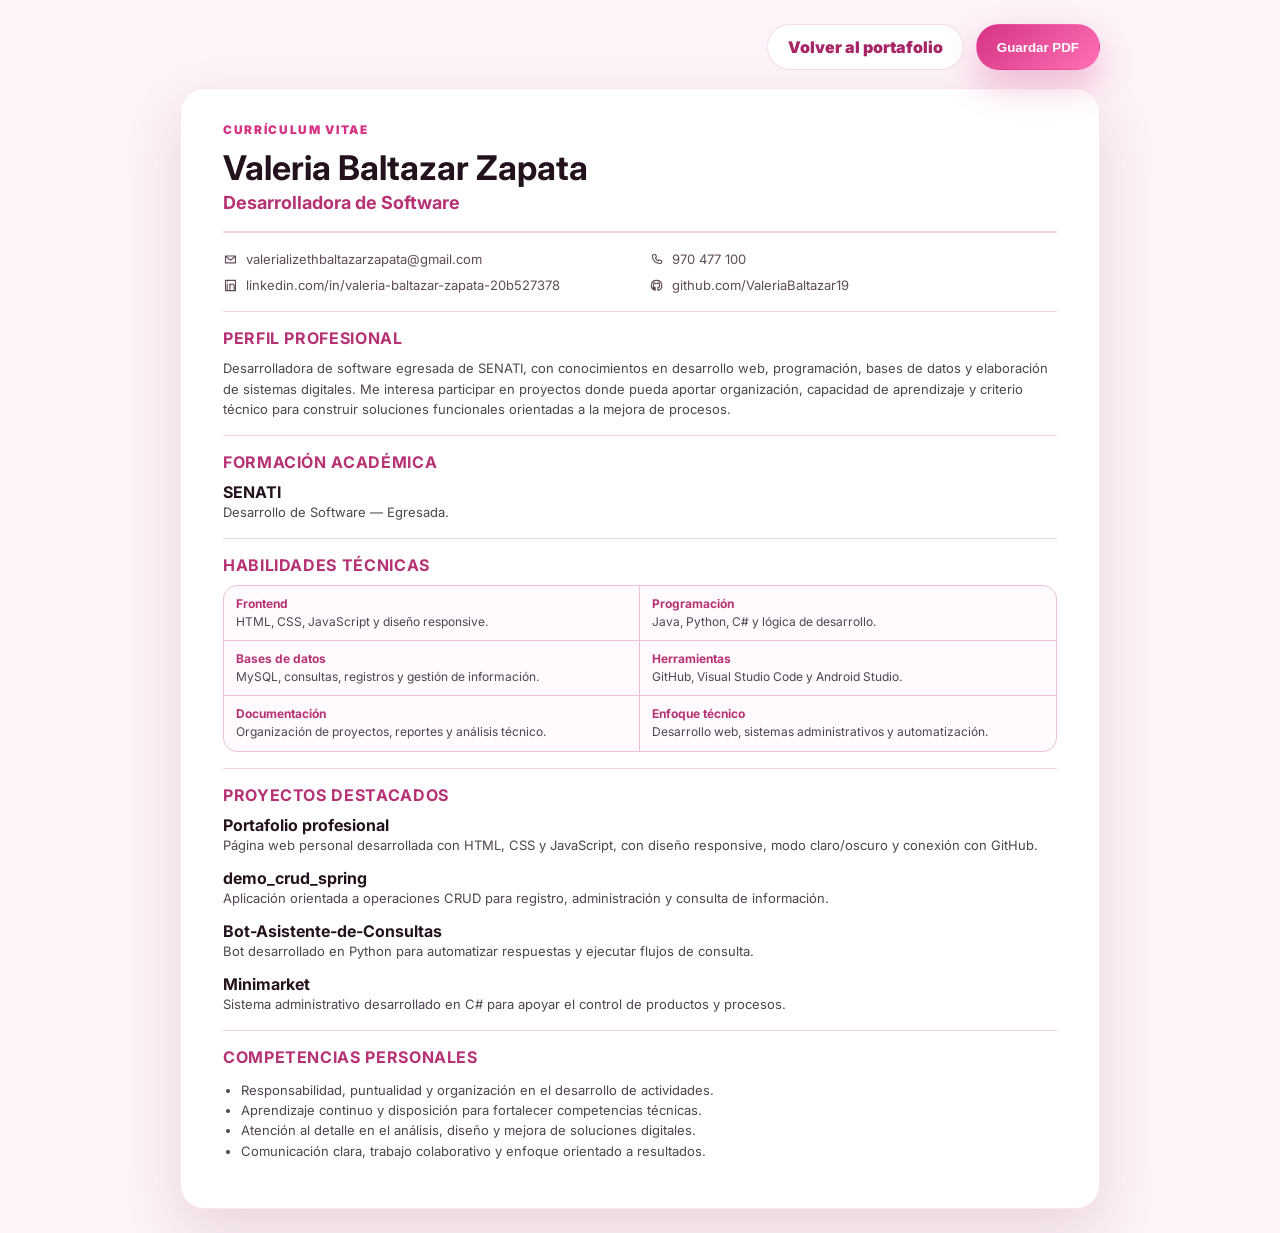
==== commit 6604d68d: "Mejorar CV para guardar como PDF" ====
--- a/cv.html
+++ b/cv.html
@@ -38,9 +38,9 @@
   </svg>
 
   <div class="cv-toolbar no-print">
-    <a href="index.html" class="btn secondary">Volver al portafolio</a>
-    <button class="btn primary" onclick="window.print()">Imprimir / Guardar PDF</button>
-  </div>
+  <a href="index.html" class="btn secondary">Volver al portafolio</a>
+  <button class="btn primary" onclick="window.print()">Guardar PDF</button>
+</div>
 
   <main class="cv-page">
     <section class="cv-header">
--- a/css/styles.css
+++ b/css/styles.css
@@ -964,16 +964,22 @@
   }
 }
 
-/* IMPRESIÓN DEL CV */
+/* ============================= */
+/* CV BONITO Y COMPACTO PARA PDF */
+/* ============================= */
+
 @media print {
   @page {
     size: A4;
-    margin: 10mm;
+    margin: 8mm;
   }
 
   html,
   body {
-    background: #fff !important;
+    width: 210mm;
+    min-height: 297mm;
+    background: #ffffff !important;
+    color: #1f1720 !important;
     padding: 0 !important;
     margin: 0 !important;
   }
@@ -987,95 +993,154 @@
     display: none !important;
   }
 
+  .cv-body {
+    background: #ffffff !important;
+    padding: 0 !important;
+    margin: 0 !important;
+  }
+
   .cv-page {
     width: 100% !important;
-    max-width: none !important;
-    margin: 0 !important;
+    max-width: 100% !important;
+    margin: 0 auto !important;
     padding: 0 !important;
+    background: #ffffff !important;
     border: none !important;
     box-shadow: none !important;
     border-radius: 0 !important;
   }
 
   .cv-header {
-    padding-bottom: 10px !important;
+    padding-bottom: 8px !important;
     margin-bottom: 8px !important;
+    border-bottom: 2px solid #d63384 !important;
   }
 
   .cv-header h1 {
     font-size: 25px !important;
+    line-height: 1.05 !important;
+    margin: 0 0 4px !important;
+    color: #23121d !important;
   }
 
   .cv-header h2 {
     font-size: 14px !important;
+    margin: 0 !important;
+    color: #b73275 !important;
   }
 
   .eyebrow {
-    font-size: 10px !important;
+    font-size: 9px !important;
     margin-bottom: 4px !important;
+    letter-spacing: 0.12em !important;
+    color: #d63384 !important;
   }
 
   .cv-contact {
+    display: grid !important;
     grid-template-columns: repeat(2, 1fr) !important;
-    gap: 5px 12px !important;
-    margin: 10px 0 !important;
-    font-size: 10.5px !important;
+    gap: 4px 12px !important;
+    margin: 9px 0 !important;
+    font-size: 9.8px !important;
+    color: #4f4450 !important;
+  }
+
+  .cv-contact span {
+    display: flex !important;
+    align-items: center !important;
+    gap: 5px !important;
+    word-break: break-word !important;
+  }
+
+  .cv-contact .svg-icon {
+    width: 11px !important;
+    height: 11px !important;
+    color: #b73275 !important;
   }
 
   .cv-block {
-    margin-top: 8px !important;
-    padding-top: 8px !important;
-    page-break-inside: avoid;
-    break-inside: avoid;
+    margin-top: 7px !important;
+    padding-top: 7px !important;
+    border-top: 1px solid #efc4d9 !important;
+    page-break-inside: avoid !important;
+    break-inside: avoid !important;
   }
 
   .cv-block h3 {
-    font-size: 12px !important;
-    margin-bottom: 5px !important;
+    font-size: 11.5px !important;
+    margin: 0 0 4px !important;
+    color: #b73275 !important;
+    text-transform: uppercase !important;
+    letter-spacing: 0.04em !important;
   }
 
   .cv-block p,
   .cv-list,
   .cv-item p {
+    font-size: 9.8px !important;
+    line-height: 1.32 !important;
+    color: #403540 !important;
+    margin-bottom: 4px !important;
+  }
+
+  .cv-item {
+    margin-bottom: 5px !important;
+    page-break-inside: avoid !important;
+    break-inside: avoid !important;
+  }
+
+  .cv-item strong {
     font-size: 10.5px !important;
-    line-height: 1.35 !important;
-    margin-bottom: 5px !important;
-  }
-
-  .cv-item {
-    margin-bottom: 6px !important;
-    page-break-inside: avoid;
-    break-inside: avoid;
+    color: #21111c !important;
   }
 
   .cv-list {
-    margin-top: 4px !important;
-    padding-left: 16px !important;
+    margin: 0 !important;
+    padding-left: 15px !important;
   }
 
   .cv-list li {
-    margin-bottom: 3px !important;
-  }
-
+    margin-bottom: 2px !important;
+  }
+
+  /* Habilidades técnicas en cuadro compacto */
   .cv-skills-box {
+    display: grid !important;
     grid-template-columns: repeat(2, 1fr) !important;
+    border: 1px solid #e9abc9 !important;
     border-radius: 8px !important;
-    page-break-inside: avoid;
-    break-inside: avoid;
+    overflow: hidden !important;
+    background: #fff8fc !important;
+    page-break-inside: avoid !important;
+    break-inside: avoid !important;
   }
 
   .cv-skill-item {
-    padding: 6px 8px !important;
+    padding: 5px 7px !important;
+    border-right: 1px solid #e9abc9 !important;
+    border-bottom: 1px solid #e9abc9 !important;
+  }
+
+  .cv-skill-item:nth-child(2n) {
+    border-right: none !important;
+  }
+
+  .cv-skill-item:nth-last-child(-n + 2) {
+    border-bottom: none !important;
   }
 
   .cv-skill-item strong {
-    font-size: 10px !important;
-    margin-bottom: 2px !important;
+    display: block !important;
+    font-size: 9.5px !important;
+    color: #b73275 !important;
+    margin-bottom: 1px !important;
   }
 
   .cv-skill-item span {
-    font-size: 9.8px !important;
-    line-height: 1.25 !important;
+    display: block !important;
+    font-size: 9px !important;
+    line-height: 1.2 !important;
+    color: #403540 !important;
   }
 
   a {
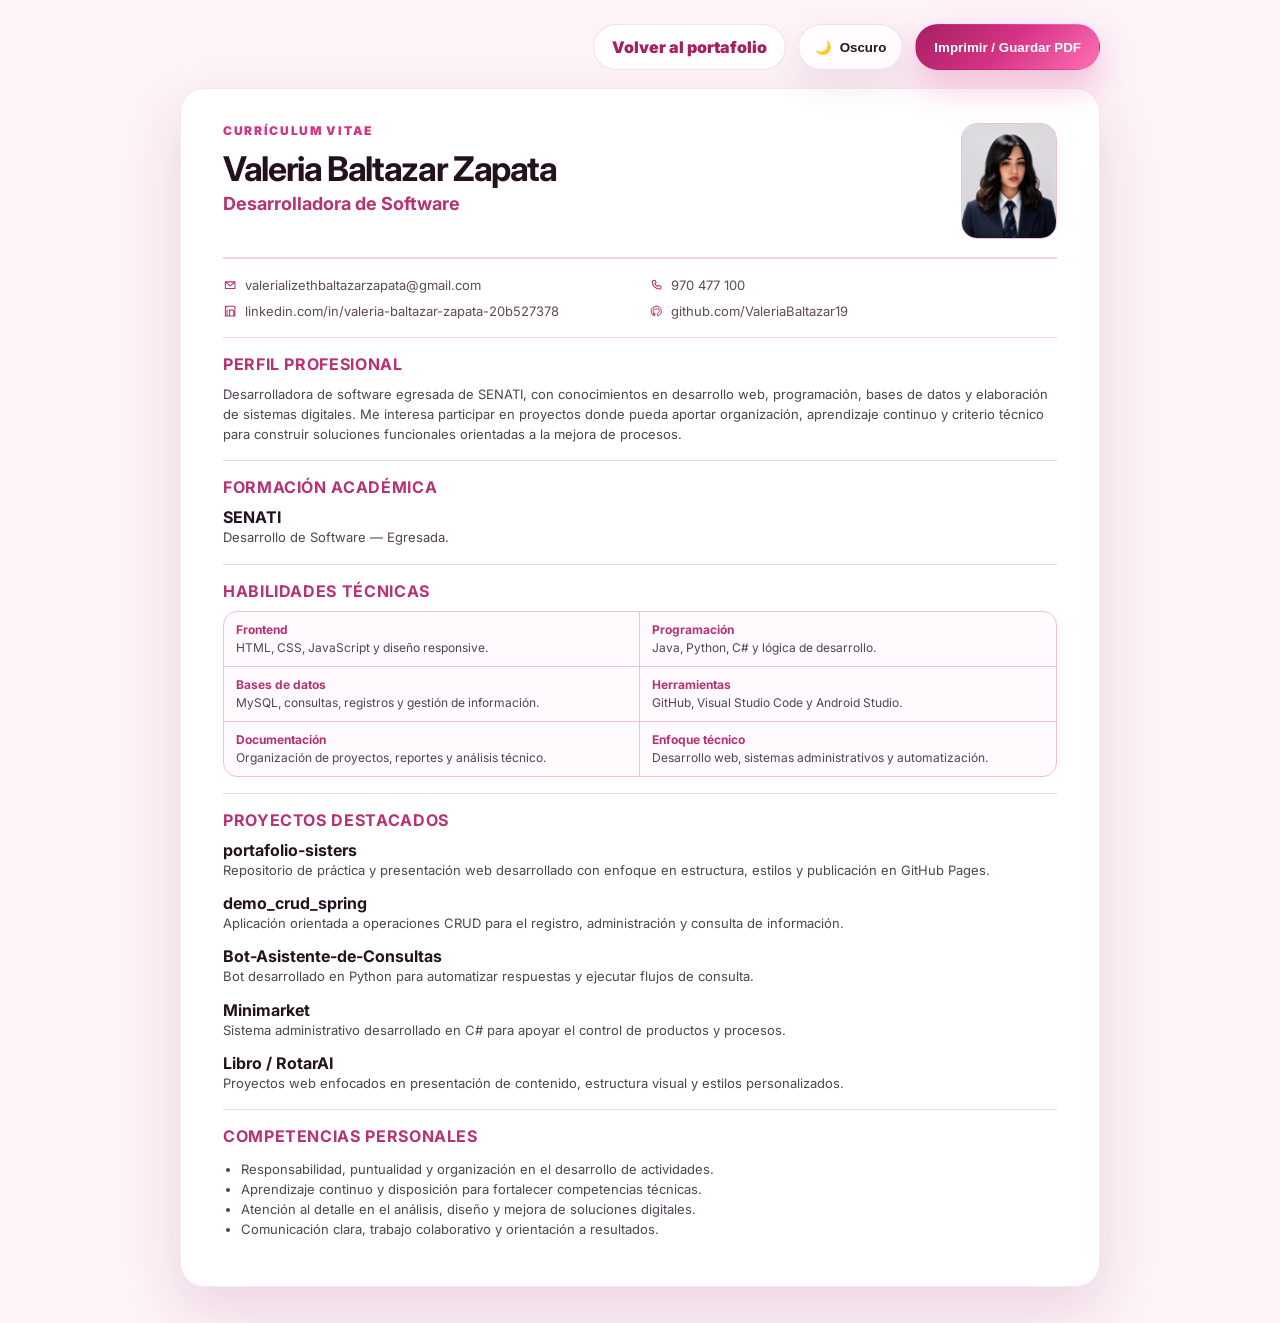
==== commit 1bd9fccf: "Corregir estructura y mejorar portafolio" ====
--- a/cv.html
+++ b/cv.html
@@ -3,164 +3,73 @@
 <head>
   <meta charset="UTF-8" />
   <meta name="viewport" content="width=device-width, initial-scale=1.0" />
-
+  <meta name="description" content="Currículum profesional de Valeria Baltazar Zapata." />
   <title>CV | Valeria Baltazar Zapata</title>
-  <meta name="description" content="Currículum profesional de Valeria Baltazar Zapata." />
-
-  <link rel="preconnect" href="https://fonts.googleapis.com" />
-  <link rel="preconnect" href="https://fonts.gstatic.com" crossorigin />
-  <link href="https://fonts.googleapis.com/css2?family=Inter:wght@400;500;600;700;800;900&display=swap" rel="stylesheet" />
-
+  <script>
+    (function () {
+      const savedTheme = localStorage.getItem("theme");
+      const prefersDark = window.matchMedia && window.matchMedia("(prefers-color-scheme: dark)").matches;
+      document.documentElement.setAttribute("data-theme", savedTheme || (prefersDark ? "dark" : "light"));
+    })();
+  </script>
+  <link rel="preconnect" href="https://fonts.googleapis.com">
+  <link rel="preconnect" href="https://fonts.gstatic.com" crossorigin>
+  <link href="https://fonts.googleapis.com/css2?family=Inter:wght@400;500;600;700;800;900&display=swap" rel="stylesheet">
+  <link rel="stylesheet" href="css/styles.css" />
   <link rel="icon" type="image/png" href="assets/favicon.png" />
   <link rel="shortcut icon" href="assets/favicon.ico" />
-
-  <link rel="stylesheet" href="css/styles.css" />
 </head>
-
 <body class="cv-body">
   <svg xmlns="http://www.w3.org/2000/svg" style="display:none">
-    <symbol id="icon-mail" viewBox="0 0 24 24">
-      <path d="M4 6.5h16v11H4z" />
-      <path d="m4.8 7.3 7.2 5.9 7.2-5.9" />
-    </symbol>
-
-    <symbol id="icon-phone" viewBox="0 0 24 24">
-      <path d="M7.2 4.5 9.5 4c.6-.1 1.2.2 1.4.8l.9 2.5c.2.5 0 1.1-.4 1.4l-1.2.9c1 2.1 2.5 3.6 4.6 4.7l.9-1.2c.3-.4.9-.6 1.4-.4l2.5.9c.6.2.9.8.8 1.4l-.5 2.3c-.1.7-.7 1.2-1.4 1.2C10.8 18.6 5.4 13.2 5.4 6c0-.7.5-1.3 1.2-1.5Z" />
-    </symbol>
-
-    <symbol id="icon-linkedin" viewBox="0 0 24 24">
-      <path d="M6.8 9.8v8.7M6.8 6.1v.1M11 18.5v-8.7M11 13.4c0-2.3 1.4-3.8 3.5-3.8 2.2 0 3.4 1.4 3.4 4v4.9M4 3.8h16v16.4H4z" />
-    </symbol>
-
-    <symbol id="icon-github" viewBox="0 0 24 24">
-      <path d="M12 3.8a8.2 8.2 0 0 0-2.6 16c.4.1.5-.2.5-.4v-1.5c-2.1.5-2.6-.9-2.6-.9-.4-.9-.9-1.1-.9-1.1-.7-.5.1-.5.1-.5.8.1 1.2.8 1.2.8.7 1.2 1.9.9 2.3.7.1-.5.3-.9.5-1.1-1.7-.2-3.5-.9-3.5-3.8 0-.9.3-1.6.8-2.1-.1-.2-.4-1 .1-2.1 0 0 .7-.2 2.2.8a7.8 7.8 0 0 1 4 0c1.5-1 2.2-.8 2.2-.8.5 1.1.2 1.9.1 2.1.5.6.8 1.2.8 2.1 0 2.9-1.8 3.6-3.5 3.8.3.2.6.7.6 1.5v2.1c0 .2.1.5.6.4A8.2 8.2 0 0 0 12 3.8Z" />
-    </symbol>
-  </svg>
-
+  <symbol id="i-arrow-up" viewBox="0 0 24 24"><path d="M12 19V5M5 12l7-7 7 7" fill="none" stroke="currentColor" stroke-width="2.2" stroke-linecap="round" stroke-linejoin="round"/></symbol>
+  <symbol id="i-mail" viewBox="0 0 24 24"><path d="M4 6.5h16v11H4z" fill="none" stroke="currentColor" stroke-width="1.8" stroke-linejoin="round"/><path d="m4.6 7.2 7.4 6 7.4-6" fill="none" stroke="currentColor" stroke-width="1.8" stroke-linecap="round" stroke-linejoin="round"/></symbol>
+  <symbol id="i-phone" viewBox="0 0 24 24"><path d="M7.1 4.5 9.4 4c.6-.1 1.2.2 1.4.8l.9 2.5c.2.5 0 1.1-.4 1.4l-1.2.9c1 2.1 2.5 3.6 4.6 4.7l.9-1.2c.3-.4.9-.6 1.4-.4l2.5.9c.6.2.9.8.8 1.4l-.5 2.3c-.1.7-.7 1.2-1.4 1.2C10.8 18.6 5.4 13.2 5.4 6c0-.7.5-1.3 1.2-1.5Z" fill="none" stroke="currentColor" stroke-width="1.8" stroke-linecap="round" stroke-linejoin="round"/></symbol>
+  <symbol id="i-linkedin" viewBox="0 0 24 24"><path d="M6.8 9.8v8.7M6.8 6.1v.1M11 18.5v-8.7M11 13.4c0-2.3 1.4-3.8 3.5-3.8 2.2 0 3.4 1.4 3.4 4v4.9M4 3.8h16v16.4H4z" fill="none" stroke="currentColor" stroke-width="1.8" stroke-linecap="round" stroke-linejoin="round"/></symbol>
+  <symbol id="i-github" viewBox="0 0 24 24"><path d="M12 3.8a8.2 8.2 0 0 0-2.6 16c.4.1.5-.2.5-.4v-1.5c-2.1.5-2.6-.9-2.6-.9-.4-.9-.9-1.1-.9-1.1-.7-.5.1-.5.1-.5.8.1 1.2.8 1.2.8.7 1.2 1.9.9 2.3.7.1-.5.3-.9.5-1.1-1.7-.2-3.5-.9-3.5-3.8 0-.9.3-1.6.8-2.1-.1-.2-.4-1 .1-2.1 0 0 .7-.2 2.2.8a7.8 7.8 0 0 1 4 0c1.5-1 2.2-.8 2.2-.8.5 1.1.2 1.9.1 2.1.5.6.8 1.2.8 2.1 0 2.9-1.8 3.6-3.5 3.8.3.2.6.7.6 1.5v2.1c0 .2.1.5.6.4A8.2 8.2 0 0 0 12 3.8Z" fill="none" stroke="currentColor" stroke-width="1.6" stroke-linecap="round" stroke-linejoin="round"/></symbol>
+  <symbol id="i-code" viewBox="0 0 24 24"><path d="m9 8-4 4 4 4M15 8l4 4-4 4M13 5l-2 14" fill="none" stroke="currentColor" stroke-width="1.9" stroke-linecap="round" stroke-linejoin="round"/></symbol>
+  <symbol id="i-grad" viewBox="0 0 24 24"><path d="M3 8.2 12 4l9 4.2-9 4.2L3 8.2Z" fill="none" stroke="currentColor" stroke-width="1.8" stroke-linejoin="round"/><path d="M6.8 10.2v4.1c1.4 1.4 3.1 2.1 5.2 2.1s3.8-.7 5.2-2.1v-4.1M20 9v5" fill="none" stroke="currentColor" stroke-width="1.8" stroke-linecap="round"/></symbol>
+  <symbol id="i-external" viewBox="0 0 24 24"><path d="M14 5h5v5M19 5l-8 8M18 13v6H5V6h6" fill="none" stroke="currentColor" stroke-width="1.9" stroke-linecap="round" stroke-linejoin="round"/></symbol>
+</svg>
   <div class="cv-toolbar no-print">
-  <a href="index.html" class="btn secondary">Volver al portafolio</a>
-  <button class="btn primary" onclick="window.print()">Guardar PDF</button>
-</div>
-
+    <a class="btn btn-secondary" href="index.html">Volver al portafolio</a>
+    <button class="theme-toggle" id="themeToggle" type="button" aria-label="Cambiar modo"><span class="theme-icon">🌙</span><span class="theme-text">Oscuro</span></button>
+    <button class="btn btn-primary" type="button" onclick="window.print()">Imprimir / Guardar PDF</button>
+  </div>
   <main class="cv-page">
-    <section class="cv-header">
-      <div>
-        <p class="eyebrow">Currículum Vitae</p>
-        <h1>Valeria Baltazar Zapata</h1>
-        <h2>Desarrolladora de Software</h2>
-      </div>
+    <header class="cv-header">
+      <div><p class="eyebrow">Currículum Vitae</p><h1>Valeria Baltazar Zapata</h1><h2>Desarrolladora de Software</h2></div>
+      <img class="cv-photo" src="assets/valeria.webp" alt="Foto profesional de Valeria Baltazar Zapata" />
+    </header>
+    <section class="cv-contact">
+      <span><svg class="svg-icon"><use href="#i-mail"></use></svg> valerializethbaltazarzapata@gmail.com</span>
+      <span><svg class="svg-icon"><use href="#i-phone"></use></svg> 970 477 100</span>
+      <span><svg class="svg-icon"><use href="#i-linkedin"></use></svg> linkedin.com/in/valeria-baltazar-zapata-20b527378</span>
+      <span><svg class="svg-icon"><use href="#i-github"></use></svg> github.com/ValeriaBaltazar19</span>
     </section>
-
-    <section class="cv-contact">
-      <span>
-        <svg class="svg-icon"><use href="#icon-mail"></use></svg>
-        valerializethbaltazarzapata@gmail.com
-      </span>
-
-      <span>
-        <svg class="svg-icon"><use href="#icon-phone"></use></svg>
-        970 477 100
-      </span>
-
-      <span>
-        <svg class="svg-icon"><use href="#icon-linkedin"></use></svg>
-        linkedin.com/in/valeria-baltazar-zapata-20b527378
-      </span>
-
-      <span>
-        <svg class="svg-icon"><use href="#icon-github"></use></svg>
-        github.com/ValeriaBaltazar19
-      </span>
+    <section class="cv-block"><h3>Perfil profesional</h3><p>Desarrolladora de software egresada de SENATI, con conocimientos en desarrollo web, programación, bases de datos y elaboración de sistemas digitales. Me interesa participar en proyectos donde pueda aportar organización, aprendizaje continuo y criterio técnico para construir soluciones funcionales orientadas a la mejora de procesos.</p></section>
+    <section class="cv-block"><h3>Formación académica</h3><div class="cv-item"><strong>SENATI</strong><p>Desarrollo de Software — Egresada.</p></div></section>
+    <section class="cv-block"><h3>Habilidades técnicas</h3><div class="cv-skills-box">
+      <div class="cv-skill-item"><strong>Frontend</strong><span>HTML, CSS, JavaScript y diseño responsive.</span></div>
+      <div class="cv-skill-item"><strong>Programación</strong><span>Java, Python, C# y lógica de desarrollo.</span></div>
+      <div class="cv-skill-item"><strong>Bases de datos</strong><span>MySQL, consultas, registros y gestión de información.</span></div>
+      <div class="cv-skill-item"><strong>Herramientas</strong><span>GitHub, Visual Studio Code y Android Studio.</span></div>
+      <div class="cv-skill-item"><strong>Documentación</strong><span>Organización de proyectos, reportes y análisis técnico.</span></div>
+      <div class="cv-skill-item"><strong>Enfoque técnico</strong><span>Desarrollo web, sistemas administrativos y automatización.</span></div>
+    </div></section>
+    <section class="cv-block"><h3>Proyectos destacados</h3>
+      <div class="cv-item"><strong>portafolio-sisters</strong><p>Repositorio de práctica y presentación web desarrollado con enfoque en estructura, estilos y publicación en GitHub Pages.</p></div>
+      <div class="cv-item"><strong>demo_crud_spring</strong><p>Aplicación orientada a operaciones CRUD para el registro, administración y consulta de información.</p></div>
+      <div class="cv-item"><strong>Bot-Asistente-de-Consultas</strong><p>Bot desarrollado en Python para automatizar respuestas y ejecutar flujos de consulta.</p></div>
+      <div class="cv-item"><strong>Minimarket</strong><p>Sistema administrativo desarrollado en C# para apoyar el control de productos y procesos.</p></div>
+      <div class="cv-item"><strong>Libro / RotarAI</strong><p>Proyectos web enfocados en presentación de contenido, estructura visual y estilos personalizados.</p></div>
     </section>
-
-    <section class="cv-block">
-      <h3>Perfil profesional</h3>
-      <p>
-        Desarrolladora de software egresada de SENATI, con conocimientos en desarrollo web, programación,
-        bases de datos y elaboración de sistemas digitales. Me interesa participar en proyectos donde pueda aportar
-        organización, capacidad de aprendizaje y criterio técnico para construir soluciones funcionales orientadas a la mejora de procesos.
-      </p>
-    </section>
-
-    <section class="cv-block">
-      <h3>Formación académica</h3>
-
-      <div class="cv-item">
-        <strong>SENATI</strong>
-        <p>Desarrollo de Software — Egresada.</p>
-      </div>
-    </section>
-
-    <section class="cv-block">
-      <h3>Habilidades técnicas</h3>
-
-      <div class="cv-skills-box">
-        <div class="cv-skill-item">
-          <strong>Frontend</strong>
-          <span>HTML, CSS, JavaScript y diseño responsive.</span>
-        </div>
-
-        <div class="cv-skill-item">
-          <strong>Programación</strong>
-          <span>Java, Python, C# y lógica de desarrollo.</span>
-        </div>
-
-        <div class="cv-skill-item">
-          <strong>Bases de datos</strong>
-          <span>MySQL, consultas, registros y gestión de información.</span>
-        </div>
-
-        <div class="cv-skill-item">
-          <strong>Herramientas</strong>
-          <span>GitHub, Visual Studio Code y Android Studio.</span>
-        </div>
-
-        <div class="cv-skill-item">
-          <strong>Documentación</strong>
-          <span>Organización de proyectos, reportes y análisis técnico.</span>
-        </div>
-
-        <div class="cv-skill-item">
-          <strong>Enfoque técnico</strong>
-          <span>Desarrollo web, sistemas administrativos y automatización.</span>
-        </div>
-      </div>
-    </section>
-
-    <section class="cv-block">
-      <h3>Proyectos destacados</h3>
-
-      <div class="cv-item">
-        <strong>Portafolio profesional</strong>
-        <p>Página web personal desarrollada con HTML, CSS y JavaScript, con diseño responsive, modo claro/oscuro y conexión con GitHub.</p>
-      </div>
-
-      <div class="cv-item">
-        <strong>demo_crud_spring</strong>
-        <p>Aplicación orientada a operaciones CRUD para registro, administración y consulta de información.</p>
-      </div>
-
-      <div class="cv-item">
-        <strong>Bot-Asistente-de-Consultas</strong>
-        <p>Bot desarrollado en Python para automatizar respuestas y ejecutar flujos de consulta.</p>
-      </div>
-
-      <div class="cv-item">
-        <strong>Minimarket</strong>
-        <p>Sistema administrativo desarrollado en C# para apoyar el control de productos y procesos.</p>
-      </div>
-    </section>
-
-    <section class="cv-block">
-      <h3>Competencias personales</h3>
-
-      <ul class="cv-list">
-        <li>Responsabilidad, puntualidad y organización en el desarrollo de actividades.</li>
-        <li>Aprendizaje continuo y disposición para fortalecer competencias técnicas.</li>
-        <li>Atención al detalle en el análisis, diseño y mejora de soluciones digitales.</li>
-        <li>Comunicación clara, trabajo colaborativo y enfoque orientado a resultados.</li>
-      </ul>
-    </section>
+    <section class="cv-block"><h3>Competencias personales</h3><ul class="cv-list">
+      <li>Responsabilidad, puntualidad y organización en el desarrollo de actividades.</li>
+      <li>Aprendizaje continuo y disposición para fortalecer competencias técnicas.</li>
+      <li>Atención al detalle en el análisis, diseño y mejora de soluciones digitales.</li>
+      <li>Comunicación clara, trabajo colaborativo y orientación a resultados.</li>
+    </ul></section>
   </main>
+  <script src="js/script.js"></script>
 </body>
-</html>+</html>
--- a/css/styles.css
+++ b/css/styles.css
@@ -1,1150 +1,249 @@
 :root {
-  --bg: #fff3fa;
-  --bg-2: #fde4f1;
-  --surface: rgba(255, 255, 255, 0.78);
-  --surface-strong: #ffffff;
-  --surface-soft: #fff7fb;
-  --text: #24131e;
-  --muted: #6f5564;
-  --border: rgba(183, 50, 117, 0.16);
+  --bg: #fff7fc;
+  --bg-2: #fde3f1;
+  --surface: rgba(255,255,255,.78);
+  --surface-solid: #fff;
+  --text: #26131e;
+  --muted: #715a68;
+  --border: rgba(190, 65, 128, .16);
   --primary: #d63384;
   --primary-2: #ff70b5;
-  --primary-dark: #a72467;
-  --shadow: 0 24px 60px rgba(119, 26, 77, 0.16);
-  --shadow-soft: 0 14px 35px rgba(119, 26, 77, 0.10);
+  --primary-dark: #a71f62;
+  --shadow: 0 28px 70px rgba(119,26,77,.16);
+  --shadow-soft: 0 14px 36px rgba(119,26,77,.10);
   --radius: 26px;
-  --container: min(1160px, calc(100% - 32px));
+  --container: min(1120px, calc(100% - 32px));
 }
 
 html[data-theme="dark"] {
-  --bg: #120710;
-  --bg-2: #21101d;
-  --surface: rgba(33, 16, 29, 0.78);
-  --surface-strong: #1a0f18;
-  --surface-soft: #261321;
+  --bg: #130711;
+  --bg-2: #23101e;
+  --surface: rgba(34,16,30,.82);
+  --surface-solid: #1b0f19;
   --text: #fff0f7;
-  --muted: #d9bdcc;
-  --border: rgba(255, 152, 205, 0.16);
+  --muted: #d7bdcc;
+  --border: rgba(255, 156, 206, .16);
   --primary: #ff70b5;
-  --primary-2: #ff9ecc;
-  --primary-dark: #ff8fc4;
-  --shadow: 0 24px 60px rgba(0, 0, 0, 0.38);
-  --shadow-soft: 0 14px 35px rgba(0, 0, 0, 0.24);
-}
-
-* {
-  box-sizing: border-box;
-}
-
-html {
-  scroll-behavior: smooth;
-  scroll-padding-top: 96px;
-}
+  --primary-2: #ff9ecd;
+  --primary-dark: #ff8dc4;
+  --shadow: 0 28px 70px rgba(0,0,0,.42);
+  --shadow-soft: 0 14px 36px rgba(0,0,0,.24);
+}
+
+* { box-sizing: border-box; }
+
+html { scroll-behavior: smooth; scroll-padding-top: 104px; }
 
 body {
   margin: 0;
-  padding-top: 86px;
+  padding-top: 88px;
   min-height: 100vh;
-  font-family: "Inter", system-ui, sans-serif;
+  font-family: "Inter", system-ui, -apple-system, BlinkMacSystemFont, "Segoe UI", sans-serif;
   color: var(--text);
-  background:
-    radial-gradient(circle at 10% 10%, rgba(214, 51, 132, 0.15), transparent 28%),
-    radial-gradient(circle at 90% 15%, rgba(255, 112, 181, 0.14), transparent 26%),
-    linear-gradient(180deg, var(--bg), var(--bg-2));
-}
-
-a {
-  color: inherit;
-  text-decoration: none;
-}
-
-img {
-  max-width: 100%;
-  display: block;
-}
-
-button,
-a {
-  -webkit-tap-highlight-color: transparent;
-}
-
-.section-container {
-  width: var(--container);
-  margin-inline: auto;
-}
-
-.svg-icon {
-  width: 1.15em;
-  height: 1.15em;
-  stroke: currentColor;
-  fill: none;
-  stroke-width: 1.8;
-  stroke-linecap: round;
-  stroke-linejoin: round;
-  flex: 0 0 auto;
-}
-
-/* NAVBAR FIJO */
+  background: radial-gradient(circle at 8% 15%, rgba(255,112,181,.26), transparent 28%), radial-gradient(circle at 88% 18%, rgba(214,51,132,.16), transparent 22%), linear-gradient(180deg, var(--bg), var(--bg-2));
+}
+
+a { color: inherit; text-decoration: none; }
+img { display: block; max-width: 100%; }
+.container { width: var(--container); margin-inline: auto; }
+.svg-icon { width: 1.1em; height: 1.1em; flex: 0 0 auto; vertical-align: -.17em; }
+
 .topbar {
   position: fixed;
-  top: 0;
-  left: 0;
-  width: 100%;
+  top: 0; left: 0; width: 100%;
   z-index: 9999;
-  background: rgba(255, 246, 251, 0.92);
+  background: rgba(255,247,252,.92);
   backdrop-filter: blur(18px);
   -webkit-backdrop-filter: blur(18px);
   border-bottom: 1px solid var(--border);
-  box-shadow: 0 10px 30px rgba(214, 51, 132, 0.08);
-}
-
-html[data-theme="dark"] .topbar {
-  background: rgba(18, 7, 16, 0.92);
-}
-
-.navbar {
-  min-height: 86px;
-  display: flex;
-  align-items: center;
-  justify-content: space-between;
-  gap: 18px;
-}
-
-.logo {
-  font-size: clamp(1.45rem, 2vw, 2rem);
-  font-weight: 900;
-  letter-spacing: -0.07em;
-}
-
-.logo span {
-  color: var(--primary);
-}
-
-.nav-links {
-  list-style: none;
-  display: flex;
-  align-items: center;
-  gap: 8px;
-  margin: 0;
-  padding: 0;
-}
-
-.nav-links a {
-  display: block;
-  padding: 10px 13px;
-  color: var(--muted);
-  font-weight: 800;
-  font-size: 0.92rem;
-  border-radius: 999px;
-  transition: 0.25s ease;
-}
-
-.nav-links a:hover,
-.nav-links a.active {
-  background: rgba(214, 51, 132, 0.12);
-  color: var(--primary-dark);
-}
-
-.nav-actions {
-  display: flex;
-  align-items: center;
-  gap: 10px;
-}
-
-.theme-toggle,
-.menu-toggle {
-  border: 1px solid var(--border);
-  background: var(--surface-strong);
-  color: var(--text);
-  cursor: pointer;
-  box-shadow: var(--shadow-soft);
-}
-
-.theme-toggle {
-  min-height: 44px;
-  padding: 0 16px;
-  border-radius: 999px;
-  display: inline-flex;
-  align-items: center;
-  gap: 8px;
-  font-weight: 800;
-}
-
-.menu-toggle {
-  width: 44px;
-  height: 44px;
-  border-radius: 14px;
-  display: none;
-  place-items: center;
-}
-
-/* HERO */
-.hero {
-  min-height: calc(100vh - 86px);
-  display: grid;
-  grid-template-columns: minmax(0, 1.05fr) minmax(320px, 0.95fr);
-  align-items: center;
-  gap: clamp(32px, 6vw, 78px);
-  padding: 58px 0 90px;
-}
-
-.eyebrow {
-  color: var(--primary);
-  font-weight: 900;
-  text-transform: uppercase;
-  letter-spacing: 0.14em;
-  font-size: 0.74rem;
-  margin: 0 0 12px;
-}
-
-h1,
-h2,
-h3,
-p {
-  margin-top: 0;
-}
-
-.hero h1 {
-  font-size: clamp(2.45rem, 6vw, 5rem);
-  line-height: 0.98;
-  letter-spacing: -0.075em;
-  margin-bottom: 22px;
-}
-
-.hero h1 span {
-  color: var(--primary);
-}
-
-.hero-text,
-.section-description,
-.large-card p,
-.skill-card p,
-.timeline-item p,
-.project-card p,
-.cv-card p,
-.contact-card p {
-  color: var(--muted);
-  line-height: 1.75;
-}
-
-.hero-text {
-  max-width: 690px;
-  font-size: clamp(1rem, 1.3vw, 1.1rem);
-  margin-bottom: 28px;
-}
-
-.hero-actions,
-.cv-actions {
-  display: flex;
-  gap: 12px;
-  flex-wrap: wrap;
-}
-
-.btn {
-  display: inline-flex;
-  align-items: center;
-  justify-content: center;
-  min-height: 46px;
-  padding: 12px 20px;
-  border-radius: 999px;
-  font-weight: 900;
-  border: 1px solid transparent;
-  transition: 0.25s ease;
-}
-
-.btn:hover {
-  transform: translateY(-3px);
-}
-
-.btn.primary {
-  color: #fff;
-  background: linear-gradient(135deg, var(--primary), var(--primary-2));
-  box-shadow: 0 16px 35px rgba(214, 51, 132, 0.30);
-}
-
-.btn.secondary {
-  color: var(--primary-dark);
-  background: var(--surface-strong);
-  border-color: var(--border);
-}
-
-.hero-stats {
-  display: grid;
-  grid-template-columns: repeat(3, 1fr);
-  gap: 14px;
-  margin-top: 28px;
-}
-
-.hero-stats div {
-  background: var(--surface);
-  border: 1px solid var(--border);
-  border-radius: 20px;
-  padding: 18px;
-  box-shadow: var(--shadow-soft);
-}
-
-.hero-stats strong {
-  display: block;
-  color: var(--primary-dark);
-  margin-bottom: 6px;
-  font-size: 1.1rem;
-}
-
-.hero-stats span {
-  color: var(--muted);
-  font-size: 0.88rem;
-  font-weight: 700;
-}
-
-.hero-card {
-  background: var(--surface);
-  border: 1px solid var(--border);
-  border-radius: 34px;
-  padding: clamp(20px, 3vw, 30px);
-  box-shadow: var(--shadow);
-}
-
-.avatar-wrap {
-  border-radius: 26px;
-  overflow: hidden;
-  border: 1px solid var(--border);
-  background: #fff;
-}
-
-.avatar {
-  width: 100%;
-  aspect-ratio: 4 / 5;
-  object-fit: cover;
-  object-position: center top;
-}
-
-.profile-card {
-  margin-top: 16px;
-  padding: 20px;
-  border-radius: 22px;
-  background: var(--surface-strong);
-  border: 1px solid var(--border);
-}
-
-.profile-label {
-  color: var(--primary-dark);
-  font-size: 0.74rem;
-  letter-spacing: 0.14em;
-  text-transform: uppercase;
-  font-weight: 900;
-  margin-bottom: 8px;
-}
-
-.profile-card h2 {
-  margin-bottom: 8px;
-  font-size: 1.25rem;
-}
-
-.profile-badges {
-  display: flex;
-  flex-wrap: wrap;
-  gap: 10px;
-  margin-top: 16px;
-}
-
-.profile-badges span {
-  display: inline-flex;
-  align-items: center;
-  gap: 8px;
-  background: var(--surface-soft);
-  color: var(--primary-dark);
-  border: 1px solid var(--border);
-  border-radius: 999px;
-  padding: 9px 13px;
-  font-weight: 800;
-  font-size: 0.88rem;
-}
-
-/* SECCIONES */
-.section-heading {
-  margin: 86px 0 24px;
-}
-
-.section-heading h2 {
-  font-size: clamp(2rem, 4vw, 3rem);
-  letter-spacing: -0.06em;
-  margin-bottom: 0;
-}
-
-.about-grid,
-.contact-grid {
-  display: grid;
-  grid-template-columns: 1.25fr 0.75fr;
-  gap: 20px;
-}
-
-.card,
-.skill-card,
-.timeline-item,
-.project-card,
-.cv-card {
-  background: var(--surface);
-  border: 1px solid var(--border);
-  border-radius: var(--radius);
-  box-shadow: var(--shadow-soft);
-}
-
-.card {
-  padding: clamp(22px, 3vw, 30px);
-}
-
-.info-card ul {
-  list-style: none;
-  padding: 0;
-  margin: 0;
-}
-
-.info-card li {
-  display: grid;
-  gap: 4px;
-  padding: 12px 0;
-  border-bottom: 1px solid var(--border);
-}
-
-.info-card li:last-child {
-  border-bottom: 0;
-}
-
-.info-card span {
-  color: var(--primary-dark);
-  font-size: 0.75rem;
-  font-weight: 900;
-  text-transform: uppercase;
-}
-
-.info-card strong {
-  color: var(--text);
-  font-size: 0.94rem;
-}
-
-/* HABILIDADES */
-.skills-grid {
-  display: grid;
-  grid-template-columns: repeat(4, 1fr);
-  gap: 18px;
-  margin-top: 24px;
-}
-
-.skill-card {
-  padding: 24px;
-  transition: 0.25s ease;
-}
-
-.skill-card:hover,
-.project-card:hover,
-.contact-card:hover {
-  transform: translateY(-5px);
-  box-shadow: var(--shadow);
-}
-
-.skill-card span {
-  color: var(--primary);
-  font-weight: 900;
-}
-
-.skill-card h3 {
-  margin: 16px 0 10px;
-}
-
-.tech-grid {
-  display: grid;
-  grid-template-columns: repeat(5, 1fr);
-  gap: 12px;
-  margin-top: 24px;
-}
-
-.tech-grid span {
-  display: flex;
-  align-items: center;
-  gap: 8px;
-  background: var(--surface-strong);
-  border: 1px solid var(--border);
-  border-radius: 999px;
-  padding: 10px 13px;
-  color: var(--muted);
-  font-weight: 800;
-  font-size: 0.9rem;
-}
-
-.tech-grid b {
-  color: var(--primary-dark);
-  font-size: 0.75rem;
-}
-
-/* TIMELINE */
-.timeline {
-  display: grid;
-  gap: 18px;
-}
-
-.timeline-item {
-  display: grid;
-  grid-template-columns: auto 1fr;
-  gap: 16px;
-  padding: 24px;
-}
-
-.timeline-dot {
-  width: 14px;
-  height: 14px;
-  margin-top: 6px;
-  background: var(--primary);
-  border-radius: 50%;
-  box-shadow: 0 0 0 8px rgba(214, 51, 132, 0.12);
-}
-
-.timeline-meta {
-  color: var(--primary-dark);
-  font-weight: 900;
-  margin-bottom: 8px;
-}
-
-/* PROYECTOS */
-.projects-heading {
-  display: flex;
-  justify-content: space-between;
-  align-items: end;
-  gap: 18px;
-}
-
-.github-link {
-  color: var(--primary-dark);
-  font-weight: 900;
-  border-bottom: 2px solid var(--primary-2);
-}
-
-.projects-grid {
-  display: grid;
-  grid-template-columns: repeat(3, 1fr);
-  gap: 18px;
-  margin-top: 26px;
-}
-
-.project-card {
-  padding: 24px;
-  display: flex;
-  flex-direction: column;
-  min-height: 250px;
-  transition: 0.25s ease;
-}
-
-.project-card h3 {
-  margin-bottom: 8px;
-  word-break: break-word;
-}
-
-.language {
-  display: inline-flex;
-  width: fit-content;
-  background: var(--surface-soft);
-  color: var(--primary-dark);
-  border: 1px solid var(--border);
-  border-radius: 999px;
-  padding: 6px 10px;
-  font-size: 0.76rem;
-  font-weight: 900;
-}
-
-.project-card p {
-  flex: 1;
-  margin-top: 16px;
-}
-
-.project-meta {
-  display: flex;
-  justify-content: space-between;
-  gap: 10px;
-  color: var(--muted);
-  font-size: 0.84rem;
-  margin: 14px 0;
-}
-
-.project-meta span,
-.project-actions a,
-.contact-list li {
-  display: inline-flex;
-  align-items: center;
-  gap: 8px;
-}
-
-.project-actions a {
-  width: fit-content;
-  padding: 10px 14px;
-  border-radius: 999px;
-  background: var(--surface-strong);
-  border: 1px solid var(--border);
-  color: var(--primary-dark);
-  font-weight: 900;
-}
-
-/* CV CARD */
-.cv-card {
-  margin-top: 86px;
-  padding: clamp(24px, 4vw, 36px);
-  display: flex;
-  justify-content: space-between;
-  align-items: center;
-  gap: 28px;
-}
-
-/* CONTACTO */
-.contact-grid {
-  margin-bottom: 90px;
-}
-
-.contact-card {
-  transition: 0.25s ease;
-}
-
-.contact-list {
-  list-style: none;
-  display: grid;
-  gap: 16px;
-  padding: 0;
-  margin: 0;
-}
-
-.contact-list a {
-  color: var(--muted);
-  word-break: break-word;
-}
-
-.contact-list a:hover {
-  color: var(--primary-dark);
-}
-
-/* FOOTER */
-.footer {
-  text-align: center;
-  padding: 30px 16px;
-  background: var(--surface);
-  border-top: 1px solid var(--border);
-  color: var(--muted);
-}
-
-/* BOTÓN VOLVER ARRIBA */
-.back-to-top {
-  position: fixed;
-  right: 24px;
-  bottom: 24px;
-  width: 52px;
-  height: 52px;
-  border: none;
-  border-radius: 50%;
-  background: linear-gradient(135deg, var(--primary), var(--primary-2));
-  color: #fff;
-  display: grid;
-  place-items: center;
-  cursor: pointer;
-  z-index: 9998;
-  box-shadow: 0 16px 35px rgba(214, 51, 132, 0.35);
-  opacity: 0;
-  visibility: hidden;
-  transform: translateY(18px);
-  transition: 0.3s ease;
-}
-
-.back-to-top.show {
-  opacity: 1;
-  visibility: visible;
-  transform: translateY(0);
-}
-
-.back-to-top:hover {
-  transform: translateY(-4px);
-}
-
-.back-to-top svg {
-  width: 24px;
-  height: 24px;
-}
-
-.back-to-top path {
-  fill: none;
-  stroke: currentColor;
-  stroke-width: 2.4;
-  stroke-linecap: round;
-  stroke-linejoin: round;
-}
-
-/* ANIMACIONES */
-.reveal {
-  opacity: 0;
-  transform: translateY(24px);
-  transition: 0.75s ease;
-}
-
-.reveal.visible {
-  opacity: 1;
-  transform: translateY(0);
-}
-
-/* RESPONSIVE */
-@media (max-width: 1100px) {
-  .hero {
-    grid-template-columns: 1fr;
-  }
-
-  .hero-card {
-    max-width: 520px;
-    margin-inline: auto;
-  }
-
-  .skills-grid,
-  .projects-grid {
-    grid-template-columns: repeat(2, 1fr);
-  }
-
-  .tech-grid {
-    grid-template-columns: repeat(4, 1fr);
-  }
-}
-
-@media (max-width: 820px) {
-  body {
-    padding-top: 76px;
-  }
-
-  .navbar {
-    min-height: 76px;
-  }
-
-  .theme-toggle .theme-text {
-    display: none;
-  }
-
-  .menu-toggle {
-    display: grid;
-  }
-
-  .nav-links {
-    position: fixed;
-    top: 82px;
-    left: 16px;
-    right: 16px;
-    display: none;
-    flex-direction: column;
-    align-items: stretch;
-    padding: 14px;
-    background: var(--surface-strong);
-    border: 1px solid var(--border);
-    border-radius: 22px;
-    box-shadow: var(--shadow);
-  }
-
-  .nav-links.open {
-    display: flex;
-  }
-
-  .nav-links a {
-    padding: 14px 16px;
-  }
-
-  .hero {
-    padding: 42px 0 70px;
-  }
-
-  .hero-stats,
-  .about-grid,
-  .contact-grid,
-  .cv-card {
-    grid-template-columns: 1fr;
-  }
-
-  .about-grid,
-  .contact-grid {
-    display: grid;
-  }
-
-  .cv-card,
-  .projects-heading {
-    flex-direction: column;
-    align-items: flex-start;
-  }
-
-  .skills-grid,
-  .projects-grid,
-  .tech-grid {
-    grid-template-columns: 1fr;
-  }
-}
-
-@media (max-width: 480px) {
-  .section-container {
-    width: min(100% - 24px, 1160px);
-  }
-
-  .hero h1 {
-    font-size: 2.65rem;
-  }
-
-  .btn {
-    width: 100%;
-  }
-
-  .hero-actions,
-  .cv-actions {
-    width: 100%;
-  }
-
-  .back-to-top {
-    width: 46px;
-    height: 46px;
-    right: 16px;
-    bottom: 16px;
-  }
-}
-
-/* ============================= */
-/* CV WEB */
-/* ============================= */
-
-.cv-body {
-  background: #fdf3f8;
-  padding: 24px 0;
-}
-
-.cv-toolbar {
-  width: min(920px, calc(100% - 32px));
-  margin: 0 auto 18px;
-  display: flex;
-  justify-content: flex-end;
-  gap: 12px;
-  flex-wrap: wrap;
-}
-
-.cv-page {
-  width: min(920px, calc(100% - 32px));
-  margin: 0 auto;
-  background: #fff;
-  color: #1f1720;
-  border-radius: 24px;
-  padding: 34px 42px;
-  box-shadow: 0 24px 60px rgba(119, 26, 77, 0.14);
-  border: 1px solid rgba(214, 51, 132, 0.12);
-}
-
-.cv-header {
-  display: flex;
-  justify-content: space-between;
-  gap: 24px;
-  padding-bottom: 18px;
-  border-bottom: 2px solid #f5cfe1;
-}
-
-.cv-header h1 {
-  font-size: 34px;
-  line-height: 1.1;
-  margin: 0 0 6px;
-  color: #23121d;
-}
-
-.cv-header h2 {
-  font-size: 18px;
-  margin: 0;
-  color: #b73275;
-}
-
-.cv-contact {
-  display: grid;
-  grid-template-columns: repeat(2, 1fr);
-  gap: 10px 18px;
-  margin: 18px 0;
-  font-size: 13px;
-  color: #5f4a58;
-}
-
-.cv-contact span {
-  display: flex;
-  align-items: center;
-  gap: 8px;
-  word-break: break-word;
-}
-
-.cv-block {
-  padding-top: 16px;
-  margin-top: 16px;
-  border-top: 1px solid #f3d2e2;
-}
-
-.cv-block h3 {
-  margin: 0 0 10px;
-  color: #b73275;
-  font-size: 16px;
-  text-transform: uppercase;
-  letter-spacing: 0.04em;
-}
-
-.cv-block p,
-.cv-list,
-.cv-item p {
-  font-size: 13px;
-  line-height: 1.55;
-  color: #4f4450;
-}
-
-.cv-item {
-  margin-bottom: 10px;
-}
-
-.cv-item strong {
-  color: #24131e;
-}
-
-.cv-list {
-  padding-left: 18px;
-}
-
-/* Habilidades compactas del CV */
-.cv-skills-box {
-  display: grid;
-  grid-template-columns: repeat(2, 1fr);
-  border: 1px solid #f0bfd7;
-  border-radius: 14px;
-  overflow: hidden;
-  background: #fffafd;
-}
-
-.cv-skill-item {
-  padding: 10px 12px;
-  border-right: 1px solid #f0bfd7;
-  border-bottom: 1px solid #f0bfd7;
-}
-
-.cv-skill-item:nth-child(2n) {
-  border-right: none;
-}
-
-.cv-skill-item:nth-last-child(-n + 2) {
-  border-bottom: none;
-}
-
-.cv-skill-item strong {
-  display: block;
-  font-size: 12px;
-  color: #b73275;
-  margin-bottom: 3px;
-}
-
-.cv-skill-item span {
-  display: block;
-  font-size: 12px;
-  line-height: 1.35;
-  color: #4f4450;
-}
-
-@media (max-width: 700px) {
-  .cv-page {
-    padding: 26px 22px;
-  }
-
-  .cv-header {
-    flex-direction: column;
-  }
-
-  .cv-contact,
-  .cv-skills-box {
-    grid-template-columns: 1fr;
-  }
-
-  .cv-skill-item,
-  .cv-skill-item:nth-child(2n),
-  .cv-skill-item:nth-last-child(-n + 2) {
-    border-right: none;
-    border-bottom: 1px solid #f0bfd7;
-  }
-
-  .cv-skill-item:last-child {
-    border-bottom: none;
-  }
-}
-
-/* ============================= */
-/* CV BONITO Y COMPACTO PARA PDF */
-/* ============================= */
+  box-shadow: 0 10px 30px rgba(214,51,132,.08);
+}
+
+html[data-theme="dark"] .topbar { background: rgba(19,7,17,.92); }
+
+.navbar { min-height: 88px; display: flex; align-items: center; justify-content: space-between; gap: 18px; }
+.brand { font-size: clamp(1.45rem, 2vw, 2rem); font-weight: 900; letter-spacing: -.06em; white-space: nowrap; }
+.brand span { color: var(--primary); }
+
+.nav-links { display: flex; align-items: center; justify-content: center; gap: 6px; list-style: none; padding: 0; margin: 0; }
+.nav-links a { display: block; padding: 10px 12px; border-radius: 999px; color: var(--muted); font-size: .92rem; font-weight: 800; transition: .25s ease; }
+.nav-links a:hover, .nav-links a.active { background: rgba(214,51,132,.12); color: var(--primary-dark); }
+
+.nav-actions { display: flex; align-items: center; gap: 10px; }
+.theme-toggle, .menu-toggle { border: 1px solid var(--border); background: var(--surface); color: var(--text); cursor: pointer; box-shadow: var(--shadow-soft); transition: .25s ease; }
+.theme-toggle { min-height: 44px; display: inline-flex; align-items: center; gap: 8px; border-radius: 999px; padding: 0 16px; font-weight: 900; }
+.theme-toggle:hover, .menu-toggle:hover { transform: translateY(-2px); }
+.menu-toggle { display: none; width: 44px; height: 44px; border-radius: 14px; align-items: center; justify-content: center; flex-direction: column; gap: 5px; }
+.menu-toggle span { width: 21px; height: 2px; border-radius: 99px; background: currentColor; transition: .25s ease; }
+.menu-toggle.active span:nth-child(1) { transform: translateY(7px) rotate(45deg); }
+.menu-toggle.active span:nth-child(2) { opacity: 0; }
+.menu-toggle.active span:nth-child(3) { transform: translateY(-7px) rotate(-45deg); }
+
+.hero { min-height: calc(100vh - 88px); display: grid; grid-template-columns: minmax(0, 1.08fr) minmax(320px, .92fr); align-items: center; gap: clamp(28px, 6vw, 72px); padding: 64px 0 90px; }
+.eyebrow { margin: 0 0 12px; color: var(--primary); text-transform: uppercase; letter-spacing: .14em; font-size: .75rem; font-weight: 900; }
+h1, h2, h3, p { margin-top: 0; }
+.hero h1 { margin-bottom: 22px; font-size: clamp(2.55rem, 6.8vw, 5.25rem); line-height: .96; letter-spacing: -.075em; }
+.hero h1 span { color: var(--primary); }
+.hero-text, .section-description, .card p, .skill-card p, .timeline-item p, .cv-card p { color: var(--muted); line-height: 1.72; }
+.hero-text { max-width: 720px; font-size: clamp(1rem, 1.45vw, 1.15rem); margin-bottom: 28px; }
+.hero-actions, .cv-actions { display: flex; flex-wrap: wrap; gap: 12px; }
+.btn { min-height: 46px; display: inline-flex; align-items: center; justify-content: center; border: 1px solid transparent; border-radius: 999px; padding: 12px 18px; font-weight: 900; cursor: pointer; transition: .25s ease; }
+.btn:hover { transform: translateY(-3px); }
+.btn-primary { color: #fff; background: linear-gradient(135deg, var(--primary-dark), var(--primary), var(--primary-2)); box-shadow: 0 16px 35px rgba(214,51,132,.28); }
+.btn-secondary { color: var(--primary-dark); background: var(--surface-solid); border-color: var(--border); }
+
+.hero-stats { display: grid; grid-template-columns: repeat(3, 1fr); gap: 14px; margin-top: 30px; }
+.hero-stats article, .card, .skill-card, .timeline-item, .project-card, .cv-card { background: var(--surface); border: 1px solid var(--border); border-radius: var(--radius); box-shadow: var(--shadow-soft); backdrop-filter: blur(14px); }
+.hero-stats article { padding: 17px; transition: .25s ease; }
+.hero-stats article:hover { transform: translateY(-4px); }
+.hero-stats strong { display: block; color: var(--primary-dark); margin-bottom: 4px; font-size: 1.1rem; }
+.hero-stats span { color: var(--muted); font-size: .84rem; font-weight: 700; }
+
+.hero-card { border-radius: 34px; padding: clamp(18px, 3vw, 26px); background: linear-gradient(180deg, rgba(255,255,255,.8), rgba(255,232,245,.7)); box-shadow: var(--shadow); border: 1px solid var(--border); }
+html[data-theme="dark"] .hero-card { background: linear-gradient(180deg, rgba(34,16,30,.86), rgba(39,18,34,.72)); }
+.portrait-frame { overflow: hidden; border-radius: 26px; border: 1px solid var(--border); background: #f7f0f5; }
+.portrait-frame img { width: 100%; aspect-ratio: 4 / 5; object-fit: cover; object-position: center top; }
+.profile-panel { margin-top: 16px; padding: 20px; border-radius: 22px; background: var(--surface-solid); border: 1px solid var(--border); }
+.profile-label { margin-bottom: 7px; color: var(--primary); text-transform: uppercase; letter-spacing: .12em; font-size: .72rem; font-weight: 900; }
+.profile-panel h2 { margin-bottom: 8px; font-size: 1.22rem; }
+.profile-badges { display: flex; flex-wrap: wrap; gap: 9px; margin-top: 14px; }
+.profile-badges span { display: inline-flex; align-items: center; gap: 7px; padding: 9px 12px; border-radius: 999px; color: var(--primary-dark); background: rgba(214,51,132,.09); font-size: .86rem; font-weight: 900; }
+
+.section { padding: 64px 0; }
+.section-heading { margin-bottom: 24px; }
+.section-heading h2 { margin: 0; font-size: clamp(2rem, 4vw, 3.15rem); letter-spacing: -.06em; }
+.about-grid, .contact-grid { display: grid; grid-template-columns: 1.25fr .75fr; gap: 20px; }
+.card { padding: clamp(20px, 3vw, 30px); }
+.info-card ul, .contact-list { list-style: none; padding: 0; margin: 0; }
+.info-card li { display: grid; gap: 4px; padding: 12px 0; border-bottom: 1px solid var(--border); }
+.info-card li:last-child { border-bottom: 0; }
+.info-card span { color: var(--primary); text-transform: uppercase; font-size: .68rem; font-weight: 900; letter-spacing: .08em; }
+.info-card strong { font-size: .95rem; }
+
+.skills-grid { display: grid; grid-template-columns: repeat(4, 1fr); gap: 16px; margin-top: 24px; }
+.skill-card { padding: 22px; min-height: 218px; transition: .25s ease; }
+.skill-card:hover, .project-card:hover { transform: translateY(-6px); box-shadow: var(--shadow); }
+.skill-card > span { color: var(--primary); font-weight: 900; }
+.skill-card h3 { margin: 16px 0 8px; }
+
+.tech-grid { display: grid; grid-template-columns: repeat(5, 1fr); gap: 12px; margin-top: 22px; }
+.tech-grid span { display: flex; align-items: center; gap: 9px; min-height: 44px; padding: 10px 13px; border-radius: 14px; color: var(--text); background: var(--surface-solid); border: 1px solid var(--border); font-weight: 800; box-shadow: var(--shadow-soft); }
+.tech-grid b { min-width: 38px; color: var(--primary-dark); font-size: .72rem; }
+
+.timeline { display: grid; gap: 16px; }
+.timeline-item { display: grid; grid-template-columns: auto 1fr; gap: 14px; padding: 22px; }
+.timeline-dot { width: 13px; height: 13px; margin-top: 6px; border-radius: 50%; background: var(--primary); box-shadow: 0 0 0 8px rgba(214,51,132,.12); }
+.timeline-meta { color: var(--primary-dark); font-weight: 900; margin-bottom: 6px; }
+
+.projects-heading { display: flex; align-items: end; justify-content: space-between; gap: 18px; }
+.github-link { display: inline-flex; align-items: center; gap: 7px; color: var(--primary-dark); font-weight: 900; white-space: nowrap; }
+.projects-grid { display: grid; grid-template-columns: repeat(3, 1fr); gap: 18px; margin-top: 28px; }
+.loading-text { color: var(--muted); grid-column: 1 / -1; }
+.project-card { display: flex; flex-direction: column; min-height: 255px; padding: 22px; transition: .25s ease; }
+.project-top { display: flex; align-items: start; justify-content: space-between; gap: 10px; margin-bottom: 13px; }
+.project-card h3 { margin: 0; word-break: break-word; font-size: 1.08rem; }
+.language { padding: 6px 9px; border-radius: 999px; color: var(--primary-dark); background: rgba(214,51,132,.10); font-size: .72rem; font-weight: 900; white-space: nowrap; }
+.project-card p { flex: 1; }
+.project-meta { display: flex; justify-content: space-between; gap: 10px; color: var(--muted); font-size: .82rem; margin-bottom: 14px; }
+.project-actions a { display: inline-flex; align-items: center; gap: 7px; padding: 9px 12px; border-radius: 999px; color: var(--primary-dark); background: var(--surface-solid); border: 1px solid var(--border); font-size: .86rem; font-weight: 900; }
+
+.cv-card { display: flex; justify-content: space-between; align-items: center; gap: 24px; padding: clamp(24px, 4vw, 36px); }
+.contact-list { display: grid; gap: 14px; }
+.contact-list li { display: flex; align-items: center; gap: 11px; color: var(--muted); word-break: break-word; }
+.contact-list .svg-icon { color: var(--primary-dark); width: 1.2rem; height: 1.2rem; }
+
+.back-to-top { position: fixed; right: 22px; bottom: 22px; z-index: 9998; width: 52px; height: 52px; display: grid; place-items: center; border: none; border-radius: 50%; color: #fff; background: linear-gradient(135deg, var(--primary-dark), var(--primary), var(--primary-2)); box-shadow: 0 16px 35px rgba(214,51,132,.35); cursor: pointer; opacity: 0; visibility: hidden; transform: translateY(16px); transition: .28s ease; }
+.back-to-top.show { opacity: 1; visibility: visible; transform: translateY(0); }
+.back-to-top:hover { transform: translateY(-4px); }
+.back-to-top .svg-icon { width: 24px; height: 24px; }
+
+.footer { padding: 26px 16px; color: var(--muted); text-align: center; border-top: 1px solid var(--border); background: var(--surface); }
+.reveal { opacity: 0; transform: translateY(22px); transition: opacity .7s ease, transform .7s ease; }
+.reveal.visible { opacity: 1; transform: translateY(0); }
+.delay-1 { transition-delay: .12s; }
+.delay-2 { transition-delay: .22s; }
+.delay-3 { transition-delay: .32s; }
+
+.cv-body { padding-top: 0; background: #fdf3f8; }
+.cv-toolbar { width: min(920px, calc(100% - 32px)); margin: 24px auto 18px; display: flex; justify-content: flex-end; gap: 12px; flex-wrap: wrap; }
+.cv-page { width: min(920px, calc(100% - 32px)); margin: 0 auto 36px; padding: 34px 42px; color: #1f1720; background: #fff; border: 1px solid rgba(214,51,132,.12); border-radius: 24px; box-shadow: 0 24px 60px rgba(119,26,77,.14); }
+.cv-header { display: flex; justify-content: space-between; gap: 24px; padding-bottom: 18px; border-bottom: 2px solid #f5cfe1; }
+.cv-header h1 { margin: 0 0 6px; color: #23121d; font-size: 34px; line-height: 1.1; letter-spacing: -.04em; }
+.cv-header h2 { margin: 0; color: #b73275; font-size: 18px; }
+.cv-photo { width: 96px; height: 116px; border-radius: 16px; object-fit: cover; object-position: center top; border: 1px solid #f0bfd7; }
+.cv-contact { display: grid; grid-template-columns: repeat(2, 1fr); gap: 10px 18px; margin: 18px 0; color: #5f4a58; font-size: 13px; word-break: break-word; }
+.cv-contact span { display: flex; align-items: center; gap: 8px; }
+.cv-contact .svg-icon { color: #b73275; }
+.cv-block { padding-top: 16px; margin-top: 16px; border-top: 1px solid #f3d2e2; }
+.cv-block h3 { margin: 0 0 10px; color: #b73275; font-size: 16px; text-transform: uppercase; letter-spacing: .04em; }
+.cv-block p, .cv-list, .cv-item p { color: #4f4450; font-size: 13px; line-height: 1.55; }
+.cv-item { margin-bottom: 10px; }
+.cv-item strong { color: #24131e; }
+.cv-skills-box { display: grid; grid-template-columns: repeat(2, 1fr); overflow: hidden; background: #fffafd; border: 1px solid #f0bfd7; border-radius: 14px; }
+.cv-skill-item { padding: 10px 12px; border-right: 1px solid #f0bfd7; border-bottom: 1px solid #f0bfd7; }
+.cv-skill-item:nth-child(2n) { border-right: none; }
+.cv-skill-item:nth-last-child(-n + 2) { border-bottom: none; }
+.cv-skill-item strong { display: block; margin-bottom: 3px; color: #b73275; font-size: 12px; }
+.cv-skill-item span { display: block; color: #4f4450; font-size: 12px; line-height: 1.35; }
+.cv-list { padding-left: 18px; }
+
+@media (max-width: 1040px) {
+  .nav-links a { padding-inline: 9px; font-size: .86rem; }
+  .hero { grid-template-columns: 1fr; min-height: auto; }
+  .hero-card { max-width: 540px; margin-inline: auto; }
+  .skills-grid, .projects-grid { grid-template-columns: repeat(2, 1fr); }
+  .tech-grid { grid-template-columns: repeat(3, 1fr); }
+}
+
+@media (max-width: 780px) {
+  html { scroll-padding-top: 88px; }
+  body { padding-top: 76px; }
+  .navbar { min-height: 76px; }
+  .theme-toggle .theme-text { display: none; }
+  .menu-toggle { display: inline-flex; }
+  .nav-links { position: fixed; top: 84px; left: 16px; right: 16px; display: grid; gap: 5px; padding: 14px; background: var(--surface-solid); border: 1px solid var(--border); border-radius: 22px; box-shadow: var(--shadow); opacity: 0; visibility: hidden; pointer-events: none; transform: translateY(-10px) scale(.98); transition: .25s ease; }
+  .nav-links.open { opacity: 1; visibility: visible; pointer-events: auto; transform: translateY(0) scale(1); }
+  .nav-links a { width: 100%; padding: 14px 16px; font-size: .94rem; }
+  .hero { padding: 38px 0 58px; }
+  .hero h1 { font-size: clamp(2.45rem, 12vw, 4.2rem); }
+  .hero-stats, .about-grid, .contact-grid, .skills-grid, .projects-grid, .cv-contact { grid-template-columns: 1fr; }
+  .tech-grid { grid-template-columns: repeat(2, 1fr); }
+  .cv-card, .projects-heading, .cv-header { flex-direction: column; align-items: flex-start; }
+  .cv-page { padding: 26px 22px; }
+  .cv-skills-box { grid-template-columns: 1fr; }
+  .cv-skill-item, .cv-skill-item:nth-child(2n), .cv-skill-item:nth-last-child(-n + 2) { border-right: none; border-bottom: 1px solid #f0bfd7; }
+  .cv-skill-item:last-child { border-bottom: none; }
+}
+
+@media (max-width: 520px) {
+  :root { --container: min(100% - 24px, 1120px); }
+  .hero-actions, .cv-actions, .cv-toolbar { width: 100%; }
+  .btn { width: 100%; }
+  .tech-grid { grid-template-columns: 1fr; }
+  .project-top, .project-meta { flex-direction: column; }
+  .back-to-top { right: 16px; bottom: 16px; width: 46px; height: 46px; }
+}
 
 @media print {
-  @page {
-    size: A4;
-    margin: 8mm;
-  }
-
-  html,
-  body {
-    width: 210mm;
-    min-height: 297mm;
-    background: #ffffff !important;
-    color: #1f1720 !important;
-    padding: 0 !important;
-    margin: 0 !important;
-  }
-
-  .cv-toolbar,
-  .no-print,
-  .topbar,
-  .navbar,
-  .back-to-top,
-  .footer {
-    display: none !important;
-  }
-
-  .cv-body {
-    background: #ffffff !important;
-    padding: 0 !important;
-    margin: 0 !important;
-  }
-
-  .cv-page {
-    width: 100% !important;
-    max-width: 100% !important;
-    margin: 0 auto !important;
-    padding: 0 !important;
-    background: #ffffff !important;
-    border: none !important;
-    box-shadow: none !important;
-    border-radius: 0 !important;
-  }
-
-  .cv-header {
-    padding-bottom: 8px !important;
-    margin-bottom: 8px !important;
-    border-bottom: 2px solid #d63384 !important;
-  }
-
-  .cv-header h1 {
-    font-size: 25px !important;
-    line-height: 1.05 !important;
-    margin: 0 0 4px !important;
-    color: #23121d !important;
-  }
-
-  .cv-header h2 {
-    font-size: 14px !important;
-    margin: 0 !important;
-    color: #b73275 !important;
-  }
-
-  .eyebrow {
-    font-size: 9px !important;
-    margin-bottom: 4px !important;
-    letter-spacing: 0.12em !important;
-    color: #d63384 !important;
-  }
-
-  .cv-contact {
-    display: grid !important;
-    grid-template-columns: repeat(2, 1fr) !important;
-    gap: 4px 12px !important;
-    margin: 9px 0 !important;
-    font-size: 9.8px !important;
-    color: #4f4450 !important;
-  }
-
-  .cv-contact span {
-    display: flex !important;
-    align-items: center !important;
-    gap: 5px !important;
-    word-break: break-word !important;
-  }
-
-  .cv-contact .svg-icon {
-    width: 11px !important;
-    height: 11px !important;
-    color: #b73275 !important;
-  }
-
-  .cv-block {
-    margin-top: 7px !important;
-    padding-top: 7px !important;
-    border-top: 1px solid #efc4d9 !important;
-    page-break-inside: avoid !important;
-    break-inside: avoid !important;
-  }
-
-  .cv-block h3 {
-    font-size: 11.5px !important;
-    margin: 0 0 4px !important;
-    color: #b73275 !important;
-    text-transform: uppercase !important;
-    letter-spacing: 0.04em !important;
-  }
-
-  .cv-block p,
-  .cv-list,
-  .cv-item p {
-    font-size: 9.8px !important;
-    line-height: 1.32 !important;
-    color: #403540 !important;
-    margin-bottom: 4px !important;
-  }
-
-  .cv-item {
-    margin-bottom: 5px !important;
-    page-break-inside: avoid !important;
-    break-inside: avoid !important;
-  }
-
-  .cv-item strong {
-    font-size: 10.5px !important;
-    color: #21111c !important;
-  }
-
-  .cv-list {
-    margin: 0 !important;
-    padding-left: 15px !important;
-  }
-
-  .cv-list li {
-    margin-bottom: 2px !important;
-  }
-
-  /* Habilidades técnicas en cuadro compacto */
-  .cv-skills-box {
-    display: grid !important;
-    grid-template-columns: repeat(2, 1fr) !important;
-    border: 1px solid #e9abc9 !important;
-    border-radius: 8px !important;
-    overflow: hidden !important;
-    background: #fff8fc !important;
-    page-break-inside: avoid !important;
-    break-inside: avoid !important;
-  }
-
-  .cv-skill-item {
-    padding: 5px 7px !important;
-    border-right: 1px solid #e9abc9 !important;
-    border-bottom: 1px solid #e9abc9 !important;
-  }
-
-  .cv-skill-item:nth-child(2n) {
-    border-right: none !important;
-  }
-
-  .cv-skill-item:nth-last-child(-n + 2) {
-    border-bottom: none !important;
-  }
-
-  .cv-skill-item strong {
-    display: block !important;
-    font-size: 9.5px !important;
-    color: #b73275 !important;
-    margin-bottom: 1px !important;
-  }
-
-  .cv-skill-item span {
-    display: block !important;
-    font-size: 9px !important;
-    line-height: 1.2 !important;
-    color: #403540 !important;
-  }
-
-  a {
-    color: inherit !important;
-    text-decoration: none !important;
-  }
-}+  @page { size: A4; margin: 10mm; }
+  html, body { background: #fff !important; padding: 0 !important; margin: 0 !important; }
+  .cv-toolbar, .no-print, .topbar, .navbar, .back-to-top, .footer { display: none !important; }
+  .cv-page { width: 100% !important; max-width: none !important; margin: 0 !important; padding: 0 !important; border: none !important; box-shadow: none !important; border-radius: 0 !important; }
+  .cv-header { padding-bottom: 9px !important; margin-bottom: 6px !important; }
+  .cv-header h1 { font-size: 25px !important; }
+  .cv-header h2 { font-size: 14px !important; }
+  .cv-photo { width: 70px !important; height: 84px !important; border-radius: 10px !important; }
+  .eyebrow { font-size: 9px !important; margin-bottom: 3px !important; }
+  .cv-contact { grid-template-columns: repeat(2, 1fr) !important; gap: 5px 12px !important; margin: 8px 0 !important; font-size: 10px !important; }
+  .cv-block { margin-top: 7px !important; padding-top: 7px !important; page-break-inside: avoid; break-inside: avoid; }
+  .cv-block h3 { font-size: 11.5px !important; margin-bottom: 4px !important; }
+  .cv-block p, .cv-list, .cv-item p { font-size: 10px !important; line-height: 1.3 !important; margin-bottom: 4px !important; }
+  .cv-item { margin-bottom: 5px !important; page-break-inside: avoid; break-inside: avoid; }
+  .cv-list { margin-top: 4px !important; padding-left: 15px !important; }
+  .cv-list li { margin-bottom: 2px !important; }
+  .cv-skills-box { grid-template-columns: repeat(2, 1fr) !important; border-radius: 8px !important; page-break-inside: avoid; break-inside: avoid; }
+  .cv-skill-item { padding: 5px 7px !important; }
+  .cv-skill-item strong { font-size: 9.6px !important; margin-bottom: 1px !important; }
+  .cv-skill-item span { font-size: 9.4px !important; line-height: 1.18 !important; }
+  a { color: inherit !important; text-decoration: none !important; }
+}
